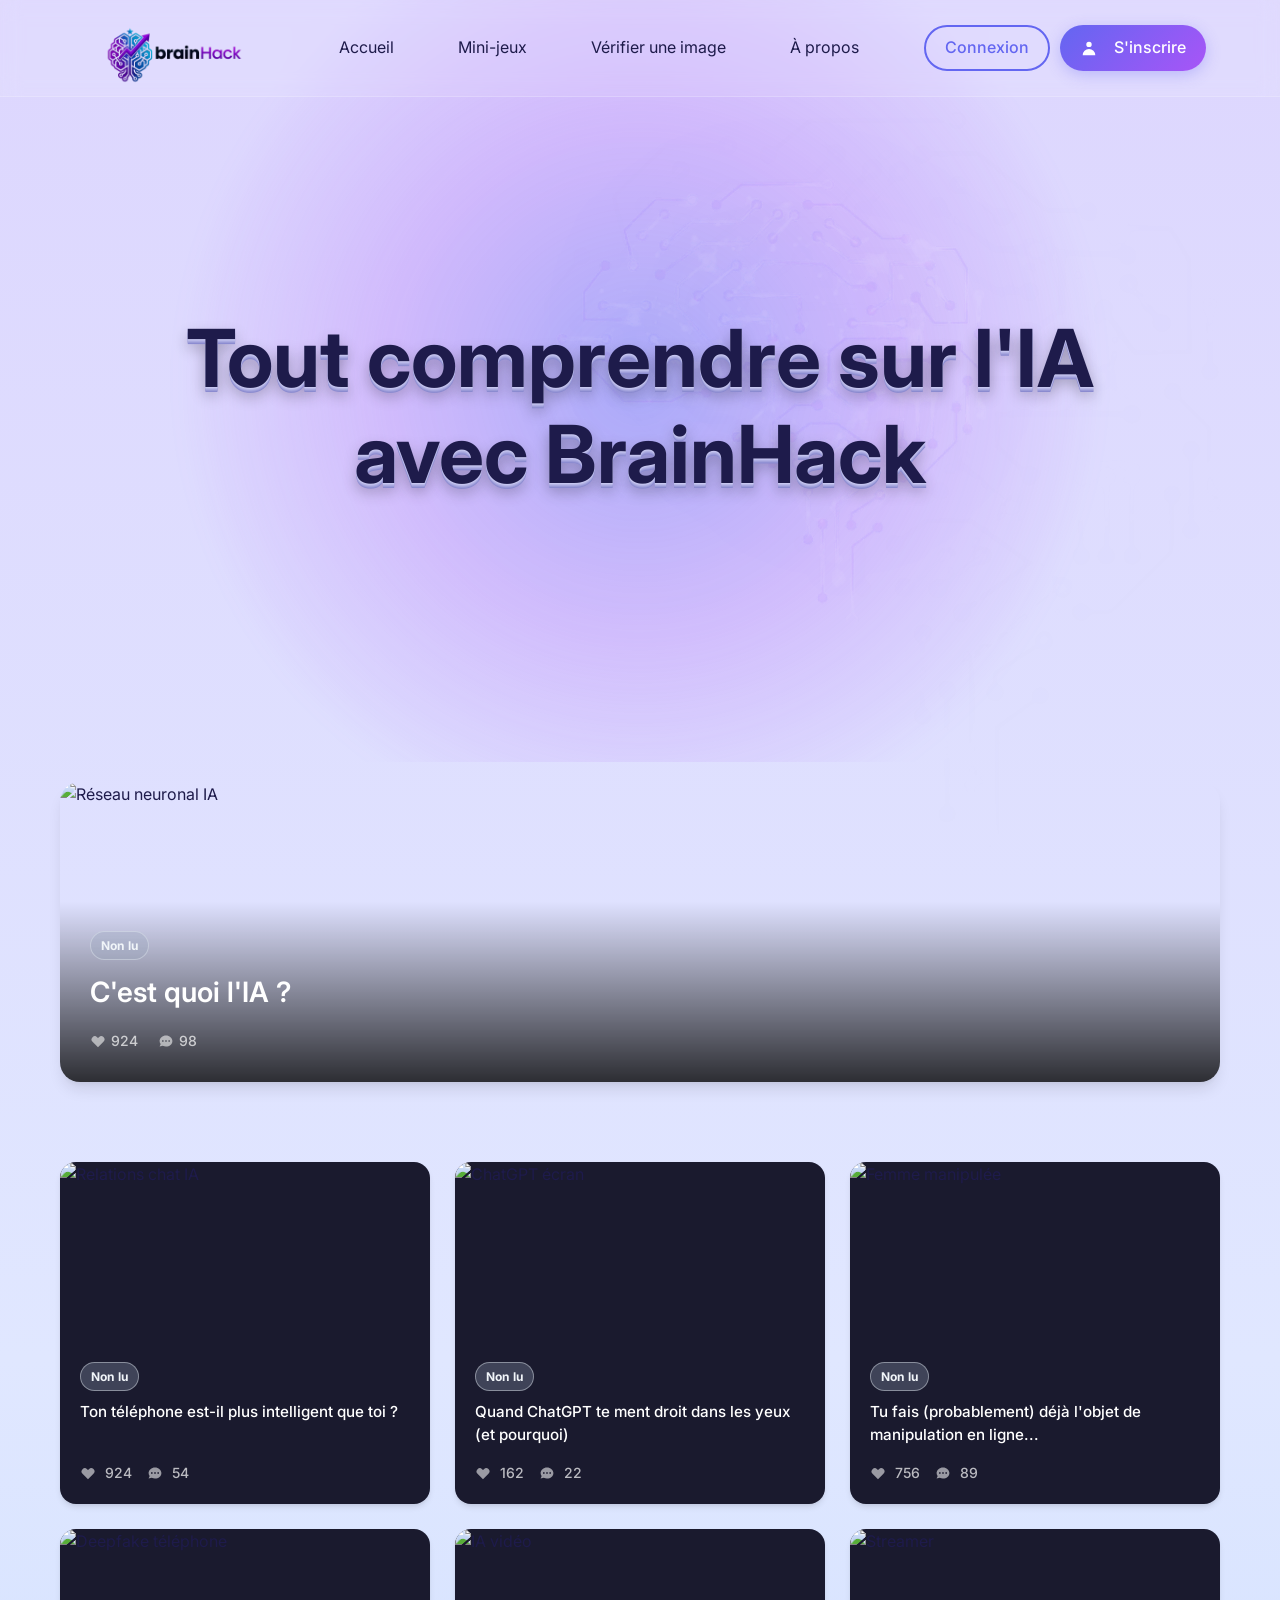
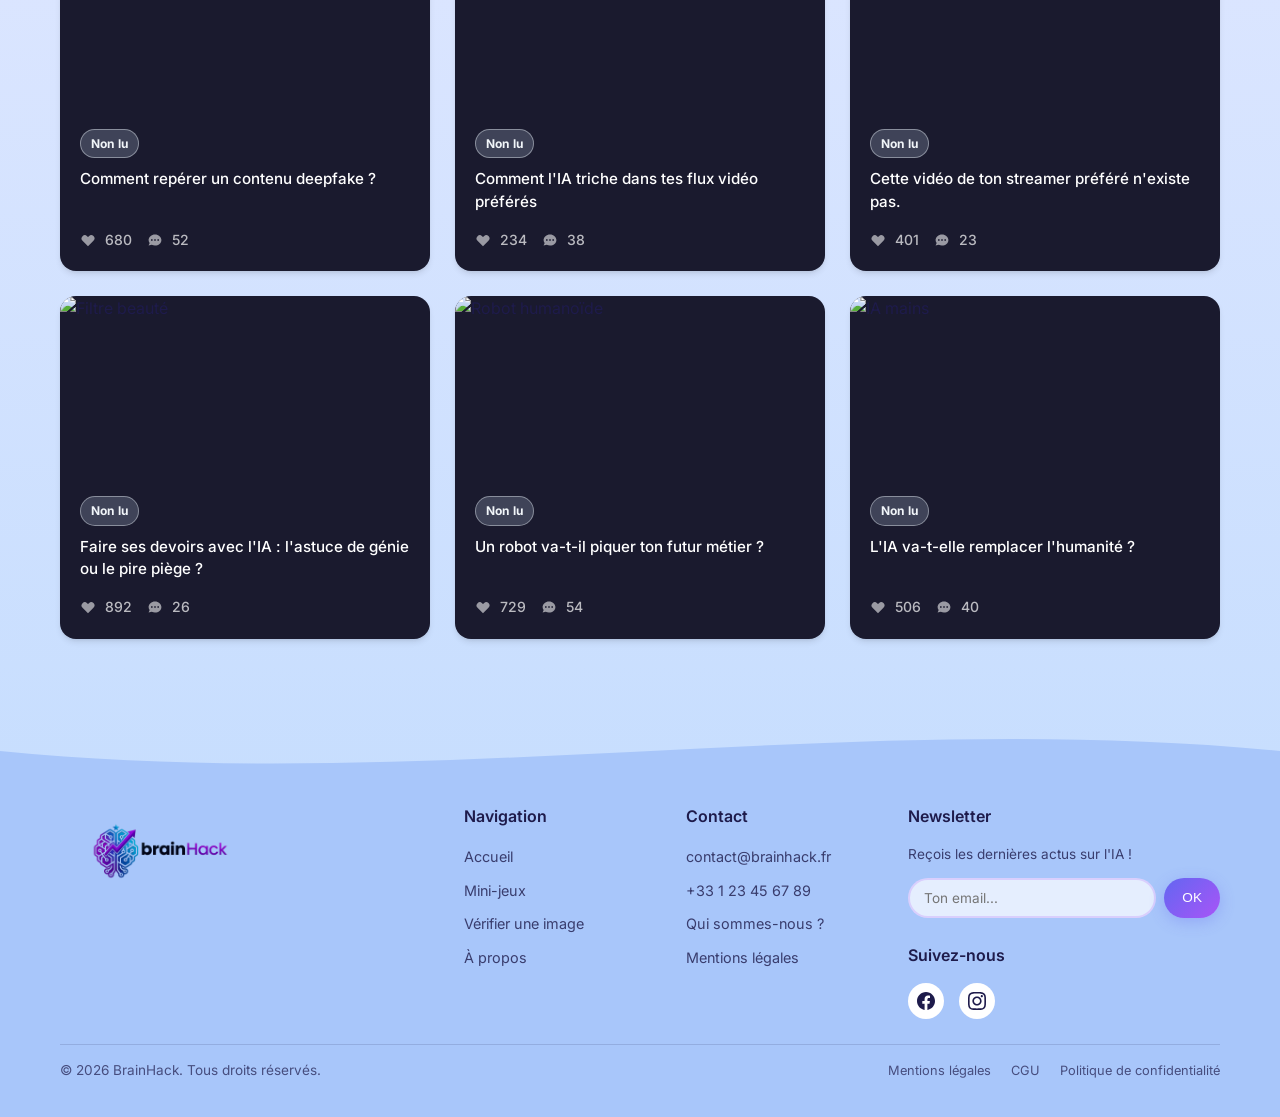
==== frontend/html/index.html @ 3be24138 "Merge branch 'main' of https://github.com/Evo-Ted/HackAThon into feature-kelvya-branch" ====
﻿<!doctype html>
<html lang="fr">
  <head>
    <meta charset="UTF-8" />
    <meta name="viewport" content="width=device-width, initial-scale=1.0" />
    <title>BrainHack - Tous comprendre sur l'IA</title>
    <link rel="icon" type="image/png" href="../assets/logo.png" />
    <link rel="stylesheet" href="../css/style.css" />
    <link rel="preconnect" href="https://fonts.googleapis.com" />
    <link rel="preconnect" href="https://fonts.gstatic.com" crossorigin />
    <link
      href="https://fonts.googleapis.com/css2?family=Inter:wght@300;400;500;600;700&display=swap"
      rel="stylesheet"
    />
  </head>
  <body>
    <div class="page-bg">
      <img src="../assets/cerveauTest.png" alt="" class="bg-circuit" />
    </div>

    <!-- Icones -->
    <svg style="display: none">
      <symbol id="icon-brain" viewBox="0 0 40 40">
        <path
          d="M20 5C11.7 5 5 11.7 5 20C5 28.3 11.7 35 20 35C28.3 35 35 28.3 35 20"
          stroke="currentColor"
          stroke-width="2.5"
          stroke-linecap="round"
        />
        <circle cx="20" cy="20" r="6" fill="currentColor" />
        <path
          d="M28 12L32 8M32 8L32 12M32 8L28 8"
          stroke="currentColor"
          stroke-width="2"
          stroke-linecap="round"
          stroke-linejoin="round"
        />
        <path
          d="M15 28C15 28 17 30 20 30C23 30 25 28 25 28"
          stroke="currentColor"
          stroke-width="2"
          stroke-linecap="round"
        />
      </symbol>
      <symbol id="icon-heart" viewBox="0 0 20 20">
        <path
          fill-rule="evenodd"
          d="M3.172 5.172a4 4 0 015.656 0L10 6.343l1.172-1.171a4 4 0 115.656 5.656L10 17.657l-6.828-6.829a4 4 0 010-5.656z"
          clip-rule="evenodd"
        />
      </symbol>
      <symbol id="icon-facebook" viewBox="0 0 24 24">
        <path
          d="M24 12.073c0-6.627-5.373-12-12-12s-12 5.373-12 12c0 5.99 4.388 10.954 10.125 11.854v-8.385H7.078v-3.47h3.047V9.43c0-3.007 1.792-4.669 4.533-4.669 1.312 0 2.686.235 2.686.235v2.953H15.83c-1.491 0-1.956.925-1.956 1.874v2.25h3.328l-.532 3.47h-2.796v8.385C19.612 23.027 24 18.062 24 12.073z"
        />
      </symbol>
      <symbol id="icon-instagram" viewBox="0 0 24 24">
        <path
          d="M12 2.163c3.204 0 3.584.012 4.85.07 3.252.148 4.771 1.691 4.919 4.919.058 1.265.069 1.645.069 4.849 0 3.205-.012 3.584-.069 4.849-.149 3.225-1.664 4.771-4.919 4.919-1.266.058-1.644.07-4.85.07-3.204 0-3.584-.012-4.849-.07-3.26-.149-4.771-1.699-4.919-4.92-.058-1.265-.07-1.644-.07-4.849 0-3.204.013-3.583.07-4.849.149-3.227 1.664-4.771 4.919-4.919 1.266-.057 1.645-.069 4.849-.069zm0-2.163c-3.259 0-3.667.014-4.947.072-4.358.2-6.78 2.618-6.98 6.98-.059 1.281-.073 1.689-.073 4.948 0 3.259.014 3.668.072 4.948.2 4.358 2.618 6.78 6.98 6.98 1.281.058 1.689.072 4.948.072 3.259 0 3.668-.014 4.948-.072 4.354-.2 6.782-2.618 6.979-6.98.059-1.28.073-1.689.073-4.948 0-3.259-.014-3.667-.072-4.947-.196-4.354-2.617-6.78-6.979-6.98-1.281-.059-1.69-.073-4.949-.073zm0 5.838c-3.403 0-6.162 2.759-6.162 6.162s2.759 6.163 6.162 6.163 6.162-2.759 6.162-6.163c0-3.403-2.759-6.162-6.162-6.162zm0 10.162c-2.209 0-4-1.79-4-4 0-2.209 1.791-4 4-4s4 1.791 4 4c0 2.21-1.791 4-4 4zm6.406-11.845c-.796 0-1.441.645-1.441 1.44s.645 1.44 1.441 1.44c.795 0 1.439-.645 1.439-1.44s-.644-1.44-1.439-1.44z"
        />
      </symbol>
      <symbol id="icon-bubble" viewBox="0 0 20 20">
        <path
          fill-rule="evenodd"
          d="M18 10c0 3.866-3.582 7-8 7a8.841 8.841 0 01-4.083-.98L2 17l1.338-3.123C2.493 12.767 2 11.434 2 10c0-3.866 3.582-7 8-7s8 3.134 8 7zM7 9H5v2h2V9zm8 0h-2v2h2V9zM9 9h2v2H9V9z"
          clip-rule="evenodd"
        />
      </symbol>
    </svg>

    <!-- Navigation -->
    <nav class="navbar">
      <div class="nav-container">
        <a href="index.html" class="logo">
          <div class="logo-icon">
            <img
              src="../assets/logo.png"
              alt="Logo BrainHack"
              class="logo-img"
            />
          </div>
        </a>

        <div class="nav-links">
          <a href="index.html" class="nav-link">Accueil</a>
          <a href="games.html" class="nav-link">Mini-jeux</a>
          <a href="../api_ia/api-ia-bouton.html" class="nav-link"
            >Vérifier une image</a
          >
          <a href="Apropos.html" class="nav-link">À propos</a>
        </div>

        <div class="nav-actions">
          <a
            href="authentification.html?mode=login"
            class="btn btn-outline-nav"
          >
            Connexion
          </a>
          <a href="authentification.html?mode=register" class="btn btn-primary">
            <svg class="btn-icon" viewBox="0 0 20 20" fill="currentColor">
              <path
                fill-rule="evenodd"
                d="M10 9a3 3 0 100-6 3 3 0 000 6zm-7 9a7 7 0 1114 0H3z"
                clip-rule="evenodd"
              />
            </svg>
            S'inscrire
          </a>
        </div>

        <button class="mobile-menu-btn" aria-label="Menu">
          <span></span>
          <span></span>
          <span></span>
        </button>
      </div>
    </nav>

    <!-- Hero Section -->
    <section class="hero">
      <div class="hero-bg">
        <img src="../assets/cerveauTest.png" alt="" class="hero-circuit" />
      </div>
      <div class="container">
        <h1 class="hero-title">Tout comprendre sur l'IA<br />avec BrainHack</h1>
      </div>
    </section>

    <!-- Featured Article -->
    <section class="featured-section">
      <div class="container">
        <article class="featured-card" id="ia-featured-card">
          <div class="featured-image">
            <img
              src="https://images.unsplash.com/photo-1620712943543-bcc4688e7485?w=800&h=400&fit=crop"
              alt="Réseau neuronal IA"
            />
            <div class="featured-overlay"></div>
          </div>
          <div class="featured-content">
            <h2 class="featured-title">C'est quoi l'IA ?</h2>
            <div class="featured-stats">
              <span class="stat">
                <svg viewBox="0 0 20 20" fill="currentColor">
                  <path
                    fill-rule="evenodd"
                    d="M3.172 5.172a4 4 0 015.656 0L10 6.343l1.172-1.171a4 4 0 115.656 5.656L10 17.657l-6.828-6.829a4 4 0 010-5.656z"
                    clip-rule="evenodd"
                  />
                </svg>
                924
              </span>
              <span class="stat">
                <svg viewBox="0 0 20 20" fill="currentColor">
                  <path
                    fill-rule="evenodd"
                    d="M18 10c0 3.866-3.582 7-8 7a8.841 8.841 0 01-4.083-.98L2 17l1.338-3.123C2.493 12.767 2 11.434 2 10c0-3.866 3.582-7 8-7s8 3.134 8 7zM7 9H5v2h2V9zm8 0h-2v2h2V9zM9 9h2v2H9V9z"
                    clip-rule="evenodd"
                  />
                </svg>
                98
              </span>
            </div>
          </div>
        </article>
      </div>
    </section>

    <!-- Articles Grid -->
    <section class="articles-section">
      <div class="container">
        <div class="articles-grid">
          <!-- Article 1 -->
          <article class="article-card" id="phone-intelligence-card">
            <div class="article-image">
              <img
                src="https://images.unsplash.com/photo-1677442136019-21780ecad995?w=400&h=300&fit=crop"
                alt="Relations chat IA"
              />
            </div>
            <div class="article-content">
              <h3 class="article-title">
                Ton téléphone est-il plus intelligent que toi ?
              </h3>
              <div class="article-stats">
                <span class="stat">
                  <svg class="icon-stat"><use href="#icon-heart"></use></svg>
                  924
                </span>
                <span class="stat">
                  <svg class="icon-stat"><use href="#icon-bubble"></use></svg>
                  54
                </span>
              </div>
            </div>
          </article>

          <!-- Article 2 -->
          <article class="article-card" id="chatgpt-lies-card">
            <div class="article-image">
              <img
                src="https://images.unsplash.com/photo-1655720828018-edd2daec9349?w=400&h=300&fit=crop"
                alt="ChatGPT écran"
              />
            </div>
            <div class="article-content">
              <h3 class="article-title">
                Quand ChatGPT te ment droit dans les yeux (et pourquoi)
              </h3>
              <div class="article-stats">
                <span class="stat">
                  <svg class="icon-stat"><use href="#icon-heart"></use></svg>
                  162
                </span>
                <span class="stat">
                  <svg class="icon-stat"><use href="#icon-bubble"></use></svg>
                  22
                </span>
              </div>
            </div>
          </article>

          <!-- Article 3 -->
          <article class="article-card" id="manipulation-online-card">
            <div class="article-image">
              <img
                src="https://images.unsplash.com/photo-1573496359142-b8d87734a5a2?w=400&h=300&fit=crop"
                alt="Femme manipulée"
              />
            </div>
            <div class="article-content">
              <h3 class="article-title">
                Tu fais (probablement) déjà l'objet de manipulation en ligne...
              </h3>
              <div class="article-stats">
                <span class="stat">
                  <svg class="icon-stat"><use href="#icon-heart"></use></svg>
                  756
                </span>
                <span class="stat">
                  <svg class="icon-stat"><use href="#icon-bubble"></use></svg>
                  89
                </span>
              </div>
            </div>
          </article>

          <!-- Article 4 -->
          <article class="article-card" id="deepfake-detect-card">
            <div class="article-image">
              <img
                src="https://images.unsplash.com/photo-1611162617474-5b21e879e113?w=400&h=300&fit=crop"
                alt="Deepfake téléphone"
              />
            </div>
            <div class="article-content">
              <h3 class="article-title">
                Comment repérer un contenu deepfake ?
              </h3>
              <div class="article-stats">
                <span class="stat">
                  <svg class="icon-stat"><use href="#icon-heart"></use></svg>
                  680
                </span>
                <span class="stat">
                  <svg class="icon-stat"><use href="#icon-bubble"></use></svg>
                  52
                </span>
              </div>
            </div>
          </article>

          <!-- Article 5 -->
          <article class="article-card" id="ai-cheats-games-card">
            <div class="article-image">
              <img
                src="https://images.unsplash.com/photo-1535223289827-42f1e9919769?w=400&h=300&fit=crop"
                alt="IA vidéo"
              />
            </div>
            <div class="article-content">
              <h3 class="article-title">
                Comment l'IA triche dans tes flux vidéo préférés
              </h3>
              <div class="article-stats">
                <span class="stat">
                  <svg class="icon-stat"><use href="#icon-heart"></use></svg>
                  234
                </span>
                <span class="stat">
                  <svg class="icon-stat"><use href="#icon-bubble"></use></svg>
                  38
                </span>
              </div>
            </div>
          </article>

          <!-- Article 6 -->
          <article class="article-card" id="streamer-fake-video-card">
            <div class="article-image">
              <img
                src="https://images.unsplash.com/photo-1542751371-adc38448a05e?w=400&h=300&fit=crop"
                alt="Streamer"
              />
            </div>
            <div class="article-content">
              <h3 class="article-title">
                Cette vidéo de ton streamer préféré n'existe pas.
              </h3>
              <div class="article-stats">
                <span class="stat">
                  <svg class="icon-stat"><use href="#icon-heart"></use></svg>
                  401
                </span>
                <span class="stat">
                  <svg class="icon-stat"><use href="#icon-bubble"></use></svg>
                  23
                </span>
              </div>
            </div>
          </article>

          <!-- Article 7 -->
          <article class="article-card" id="homework-ai-card">
            <div class="article-image">
              <img
                src="https://images.unsplash.com/photo-1438761681033-6461ffad8d80?w=400&h=300&fit=crop"
                alt="Filtre beauté"
              />
            </div>
            <div class="article-content">
              <h3 class="article-title">
                Faire ses devoirs avec l'IA : l'astuce de génie ou le pire piège
                ?
              </h3>
              <div class="article-stats">
                <span class="stat">
                  <svg class="icon-stat"><use href="#icon-heart"></use></svg>
                  892
                </span>
                <span class="stat">
                  <svg class="icon-stat"><use href="#icon-bubble"></use></svg>
                  26
                </span>
              </div>
            </div>
          </article>

          <!-- Article 8 -->
          <article class="article-card" id="future-job-card">
            <div class="article-image">
              <img
                src="https://images.unsplash.com/photo-1485827404703-89b55fcc595e?w=400&h=300&fit=crop"
                alt="Robot humanoïde"
              />
            </div>
            <div class="article-content">
              <h3 class="article-title">
                Un robot va-t-il piquer ton futur métier ?
              </h3>
              <div class="article-stats">
                <span class="stat">
                  <svg class="icon-stat"><use href="#icon-heart"></use></svg>
                  729
                </span>
                <span class="stat">
                  <svg class="icon-stat"><use href="#icon-bubble"></use></svg>
                  54
                </span>
              </div>
            </div>
          </article>

          <!-- Article 9 -->
          <article class="article-card" id="ai-replace-humanity-card">
            <div class="article-image">
              <img
                src="https://images.unsplash.com/photo-1676299081847-824916de030a?w=400&h=300&fit=crop"
                alt="IA mains"
              />
            </div>
            <div class="article-content">
              <h3 class="article-title">
                L'IA va-t-elle remplacer l'humanité ?
              </h3>
              <div class="article-stats">
                <span class="stat">
                  <svg class="icon-stat"><use href="#icon-heart"></use></svg>
                  506
                </span>
                <span class="stat">
                  <svg class="icon-stat"><use href="#icon-bubble"></use></svg>
                  40
                </span>
              </div>
            </div>
          </article>
        </div>
      </div>
    </section>

    <!-- Footer -->
    <footer class="footer">
      <div class="footer-wave">
        <svg viewBox="0 0 1440 120" preserveAspectRatio="none">
          <path
            d="M0,64 C480,150 960,-20 1440,64 L1440,120 L0,120 Z"
            fill="#a8c6fa"
          />
        </svg>
      </div>
      <div class="footer-content">
        <div class="container">
          <div class="footer-grid">
            <!-- Brand -->
            <div class="footer-brand">
              <a href="index.html" class="logo">
                <div class="logo-icon">
                  <img
                    src="../assets/logo.png"
                    alt="Logo BrainHack"
                    class="logo-img"
                  />
                </div>
              </a>
            </div>

            <!-- Navigation -->
            <div class="footer-links">
              <h4>Navigation</h4>
              <ul>
                <li><a href="index.html">Accueil</a></li>
                <li><a href="games.html">Mini-jeux</a></li>
                <li>
                  <a href="../api_ia/api-ia-bouton.html"
                    >Vérifier une image</a
                  >
                </li>
                <li><a href="Apropos.html">À propos</a></li>
              </ul>
            </div>

            <!-- Contact -->
            <div class="footer-links">
              <h4>Contact</h4>
              <ul>
                <li>
                  <a href="mailto:contact@brainhack.fr">contact@brainhack.fr</a>
                </li>
                <li><a href="tel:+33123456789">+33 1 23 45 67 89</a></li>
                <li>
                  <a href="Apropos.html">Qui sommes-nous ?</a>
                </li>
                <li>
                  <a href="mentions-legales.html"
                    >Mentions légales</a
                  >
                </li>
              </ul>
            </div>

            <!-- Newsletter + Réseaux -->
            <div class="footer-newsletter">
              <h4>Newsletter</h4>
              <p class="newsletter-desc">
                Reçois les dernières actus sur l'IA !
              </p>
              <div class="newsletter-form">
                <input
                  type="email"
                  class="newsletter-input"
                  placeholder="Ton email..."
                />
                <button class="btn btn-primary newsletter-btn">OK</button>
              </div>
              <h4 style="margin-top: 25px">Suivez-nous</h4>
              <div class="social-links">
                <a href="#" aria-label="Facebook">
                  <svg
                    viewBox="0 0 24 24"
                    fill="currentColor"
                    class="social-icon"
                  >
                    <path
                      d="M24 12.073c0-6.627-5.373-12-12-12s-12 5.373-12 12c0 5.99 4.388 10.954 10.125 11.854v-8.385H7.078v-3.47h3.047V9.43c0-3.007 1.792-4.669 4.533-4.669 1.312 0 2.686.235 2.686.235v2.953H15.83c-1.491 0-1.956.925-1.956 1.874v2.25h3.328l-.532 3.47h-2.796v8.385C19.612 23.027 24 18.062 24 12.073z"
                    />
                  </svg>
                </a>
                <a href="#" aria-label="Instagram">
                  <svg
                    viewBox="0 0 24 24"
                    fill="currentColor"
                    class="social-icon"
                  >
                    <path
                      d="M12 2.163c3.204 0 3.584.012 4.85.07 3.252.148 4.771 1.691 4.919 4.919.058 1.265.069 1.645.069 4.849 0 3.205-.012 3.584-.069 4.849-.149 3.225-1.664 4.771-4.919 4.919-1.266.058-1.644.07-4.85.07-3.204 0-3.584-.012-4.849-.07-3.26-.149-4.771-1.699-4.919-4.92-.058-1.265-.07-1.644-.07-4.849 0-3.204.013-3.583.07-4.849.149-3.227 1.664-4.771 4.919-4.919 1.266-.057 1.645-.069 4.849-.069zm0-2.163c-3.259 0-3.667.014-4.947.072-4.358.2-6.78 2.618-6.98 6.98-.059 1.281-.073 1.689-.073 4.948 0 3.259.014 3.668.072 4.948.2 4.358 2.618 6.78 6.98 6.98 1.281.058 1.689.072 4.948.072 3.259 0 3.668-.014 4.948-.072 4.354-.2 6.782-2.618 6.979-6.98.059-1.28.073-1.689.073-4.948 0-3.259-.014-3.667-.072-4.947-.196-4.354-2.617-6.78-6.979-6.98-1.281-.059-1.69-.073-4.949-.073zm0 5.838c-3.403 0-6.162 2.759-6.162 6.162s2.759 6.163 6.162 6.163 6.162-2.759 6.162-6.163c0-3.403-2.759-6.162-6.162-6.162zm0 10.162c-2.209 0-4-1.79-4-4 0-2.209 1.791-4 4-4s4 1.791 4 4c0 2.21-1.791 4-4 4zm6.406-11.845c-.796 0-1.441.645-1.441 1.44s.645 1.44 1.441 1.44c.795 0 1.439-.645 1.439-1.44s-.644-1.44-1.439-1.44z"
                    />
                  </svg>
                </a>
              </div>
            </div>
          </div>

          <!-- Bas du footer -->
          <div class="footer-bottom">
            <p class="footer-copyright">
              © 2026 BrainHack. Tous droits réservés.
            </p>
            <div class="footer-legal">
              <a href="mentions-legales.html"
                >Mentions légales</a
              >
              <a href="mentions-legales.html">CGU</a>
              <a href="mentions-legales.html"
                >Politique de confidentialité</a
              >
            </div>
          </div>
        </div>
      </div>
    </footer>

    <script src="../js/script.js"></script>
  </body>
</html>
---- frontend/css/style.css ----
/* ============================================
   VARIABLES GLOBALES
   ============================================ */
:root {
    --primary: #6366f1;
    --primary-dark: #4f46e5;
    --secondary: #a855f7;
    --accent: #ec4899;
    --bg-light: #f0f4ff;
    --bg-gradient-start: #e0e7ff;
    --bg-gradient-end: #ddd6fe;
    --footer-bg: #a8c6fa;
    --text-dark: #1e1b4b;
    --text-light: #64748b;
    --white: #ffffff;
    --card-bg: #1a1a2e;
    --shadow: 0 4px 6px -1px rgba(0, 0, 0, 0.1), 0 2px 4px -1px rgba(0, 0, 0, 0.06);
    --shadow-lg: 0 10px 15px -3px rgba(0, 0, 0, 0.1), 0 4px 6px -2px rgba(0, 0, 0, 0.05);
}

/* ============================================
   ICÔNES
   ============================================ */
svg[class^="icon-"], svg[class*=" icon-"], .logo-svg, .social-icon, .btn-icon {
    fill: currentColor;
    display: inline-block;
    vertical-align: middle;
}

.logo-svg { width: 60px; height: 60px; }
.social-icon { width: 24px; height: 24px; }
.btn-icon { width: 18px; height: 18px; margin-right: 8px; }
.icon-stat { width: 16px; height: 16px; margin-right: 4px; }

/* ============================================
   RESET ET BASE
   ============================================ */
* {
    margin: 0;
    padding: 0;
    box-sizing: border-box;
}

html {
    scroll-behavior: smooth;
}

body {
    font-family: 'Inter', -apple-system, BlinkMacSystemFont, 'Segoe UI', Roboto, sans-serif;
    background: linear-gradient(180deg, #ddd6fe 0%, #e0e7ff 50%, #bfdbfe 100%);
    color: var(--text-dark);
    line-height: 1.6;
    min-height: 100vh;
}

.container {
    max-width: 1200px;
    margin: 0 auto;
    padding: 0 20px;
}

/* ============================================
   NAVIGATION
   ============================================ */
.navbar {
    position: fixed;
    top: 0;
    left: 0;
    right: 0;
    z-index: 1000;
    width: 100%;
    background: linear-gradient(135deg, rgba(224, 231, 255, 0.9) 0%, rgba(221, 214, 254, 0.9) 100%);
    backdrop-filter: blur(10px);
    border-bottom: 1px solid rgba(255, 255, 255, 0.2);
    transition: all 0.3s ease;
}

.nav-container {
    max-width: 90%;
    margin: 0 auto;
    padding: 0.5rem 10px;
    display: flex;
    align-items: center;
    justify-content: space-between;
}

.logo {
    display: inline-flex;
    align-items: center;
    gap: 0.5rem;
    text-decoration: none;
    color: var(--text-dark);
}

.logo-icon {
    width: 200px;
    height: 80px;
    color: var(--secondary);
    overflow: hidden;
}

.logo-img {
    width: 100%;
    height: 120%;
    object-fit: contain;
}

.nav-links {
    display: flex;
    gap: 4rem;
}

.nav-link {
    text-decoration: none;
    color: var(--text-dark);
    font-weight: 400;
    transition: color 0.3s ease;
    position: relative;
}

.nav-link:hover,
.nav-link.active {
    color: var(--secondary);
}

.nav-link::after {
    content: '';
    position: absolute;
    bottom: -4px;
    left: 0;
    width: 0;
    height: 2px;
    background: var(--secondary);
    transition: width 0.3s ease;
}

.nav-link:hover::after,
.nav-link.active::after {
    width: 100%;
}

.btn {
    display: inline-flex;
    align-items: center;
    gap: 0.5rem;
    padding: 0.625rem 1.25rem;
    border-radius: 9999px;
    text-decoration: none;
    font-weight: 500;
    transition: all 0.3s ease;
    border: none;
    cursor: pointer;
}

.btn-primary {
    background: linear-gradient(135deg, var(--primary) 0%, var(--secondary) 100%);
    color: var(--white);
    box-shadow: 0 4px 15px rgba(99, 102, 241, 0.3);
}

.btn-primary:hover {
    filter: brightness(1.1);
    transform: translateY(-2px);
}

.btn-icon {
    width: 18px;
    height: 18px;
}

.btn-text {
    background: transparent;
    color: var(--secondary);
    font-weight: 500;
    text-decoration: underline;
    padding: 0;
}

.btn-text:hover {
    color: var(--primary-dark);
}

.btn-outline {
    background: transparent;
    border: 2px solid var(--secondary);
    color: var(--secondary);
}

.btn-outline:hover {
    background: var(--secondary);
    color: white;
}

.btn-outline-nav {
    background: transparent;
    border: 2px solid var(--primary);
    color: var(--primary);
    border-radius: 9999px;
    padding: 0.5rem 1.2rem;
    font-weight: 500;
    text-decoration: none;
    transition: all 0.3s ease;
}

.btn-outline-nav:hover {
    background: var(--primary);
    color: white;
}

.btn-secondary {
    background: linear-gradient(135deg, #94a3b8 0%, #64748b 100%);
    color: white;
    box-shadow: 0 4px 15px rgba(100, 116, 139, 0.3);
}

.btn-secondary:hover {
    transform: translateY(-2px);
    box-shadow: 0 6px 20px rgba(100, 116, 139, 0.4);
}

.btn-full {
    width: 100%;
    justify-content: center;
    margin-top: 10px;
}

.nav-actions {
    display: flex;
    align-items: center;
    gap: 10px;
}

.header-session-badge {
    display: inline-flex;
    align-items: center;
    padding: 0.35rem 0.75rem;
    border-radius: 999px;
    background: rgba(99, 102, 241, 0.12);
    border: 1px solid rgba(99, 102, 241, 0.22);
    color: #3730a3;
    font-size: 0.78rem;
    font-weight: 600;
    white-space: nowrap;
}

/* Mobile Menu Button */
.mobile-menu-btn {
    display: none;
    flex-direction: column;
    gap: 4px;
    background: none;
    border: none;
    cursor: pointer;
    padding: 4px;
}

.mobile-menu-btn span {
    width: 24px;
    height: 2px;
    background: var(--text-dark);
    transition: all 0.3s ease;
}

/* ============================================
   ARRIÈRE-PLAN DE LA PAGE
   ============================================ */
.page-bg {
    position: fixed;
    top: 0;
    left: 0;
    width: 100vw;
    height: 100vh;
    z-index: -1;
    overflow: hidden;
}

.bg-circuit {
    width: 100%;
    height: 100%;
    object-fit: cover;
    opacity: 0.08;
}

/* ============================================
   HERO SECTION
   ============================================ */
.hero {
    position: relative;
    padding: 310px 0 260px;
    text-align: center;
    overflow: hidden;
}

.hero-bg {
    position: absolute;
    top: 0;
    left: 0;
    width: 100%;
    height: 100%;
    z-index: 1;
    display: flex;
    justify-content: center;
    align-items: center;
    pointer-events: none;
    transform: scale(1.18);
}

.hero-bg::before {
    content: '';
    position: absolute;
    width: min(72vw, 760px);
    height: min(72vw, 760px);
    border-radius: 50%;
    background: radial-gradient(circle, rgba(99, 102, 241, 0.42) 0%, rgba(168, 85, 247, 0.24) 40%, rgba(224, 231, 255, 0) 75%);
    filter: blur(12px);
    animation: heroGlowPulse 5.5s ease-in-out infinite;
}

.hero-title {
    font-size: clamp(3rem, 7vw, 5rem);
    font-weight: 700;
    color: var(--text-dark);
    line-height: 1.2;
    text-shadow:
        0 1px 0 #c7c7f0,
        0 2px 0 #b8b8e8,
        0 3px 0 #a9a9e0,
        0 4px 0 #9a9ad8,
        0 5px 0 #8b8bd0,
        0 8px 15px rgba(0, 0, 0, 0.3);
}

.hero .container {
    position: relative;
    z-index: 10;
}

.bg-gamepad, .hero-circuit {
    max-width: 680px;
    width: min(96%, 680px);
    opacity: 1;
    filter: brightness(1.75) contrast(1.2) saturate(1.15)
        drop-shadow(0 0 28px rgba(99, 102, 241, 0.45))
        drop-shadow(0 0 56px rgba(168, 85, 247, 0.28))
        drop-shadow(0 0 86px rgba(99, 102, 241, 0.38));
    animation: heroBrainPulse 4.2s ease-in-out infinite;
}

@keyframes heroGlowPulse {
    0%, 100% {
        opacity: 0.68;
        transform: scale(0.94);
    }
    50% {
        opacity: 1;
        transform: scale(1.08);
    }
}

@keyframes heroBrainPulse {
    0%, 100% {
        transform: scale(1);
    }
    50% {
        transform: scale(1.06);
    }
}

/* ============================================
   HERO SECTION JEUX
   ============================================ */
.hero-games {
    padding: 185px 0 60px;
    min-height: auto;
}

.gamepad-bg {
    position: absolute;
    top: 50%;
    left: 50%;
    transform: translate(-50%, -50%);
    width: 500px;
    height: 400px;
    opacity: 0.8;
    animation: float 6s ease-in-out infinite;
}

@keyframes float {
    0%, 100% { transform: translate(-50%, -50%) translateY(0px); }
    50% { transform: translate(-50%, -50%) translateY(-20px); }
}

/* ============================================
   FEATURED SECTION
   ============================================ */
.featured-section {
    padding: 20px 0 40px;
}

.featured-card {
    position: relative;
    border-radius: 20px;
    overflow: hidden;
    box-shadow: var(--shadow-lg);
    cursor: pointer;
    transition: transform 0.3s ease;
}

.featured-card:hover {
    transform: translateY(-5px);
}

.featured-image {
    position: relative;
    height: 300px;
    overflow: hidden;
}

.featured-image img {
    width: 100%;
    height: 100%;
    object-fit: cover;
    transition: transform 0.5s ease;
}

.featured-card:hover .featured-image img {
    transform: scale(1.05);
}

.featured-overlay {
    position: absolute;
    bottom: 0;
    left: 0;
    right: 0;
    height: 60%;
    background: linear-gradient(to top, rgba(0,0,0,0.8) 0%, transparent 100%);
}

.featured-content {
    position: absolute;
    bottom: 0;
    left: 0;
    right: 0;
    padding: 30px;
    color: var(--white);
}

.article-read-badge {
    display: inline-flex;
    align-items: center;
    padding: 4px 10px;
    border-radius: 999px;
    font-size: 0.75rem;
    font-weight: 700;
    letter-spacing: 0.02em;
    margin-bottom: 10px;
    width: fit-content;
}

.article-read-badge.is-read {
    background: rgba(34, 197, 94, 0.25);
    color: #dcfce7;
    border: 1px solid rgba(187, 247, 208, 0.5);
}

.article-read-badge.is-unread {
    background: rgba(148, 163, 184, 0.3);
    color: #f1f5f9;
    border: 1px solid rgba(226, 232, 240, 0.45);
}

.featured-card.article-state-read,
.article-card.article-state-read {
    box-shadow: 0 0 0 2px rgba(34, 197, 94, 0.35), var(--shadow-lg);
}

.featured-title {
    font-size: 1.75rem;
    font-weight: 600;
    margin-bottom: 15px;
}

.featured-stats {
    display: flex;
    gap: 20px;
}

/* ============================================
   ARTICLES GRID
   ============================================ */
.articles-section {
    padding: 40px 0 80px;
}

.articles-grid {
    display: grid;
    grid-template-columns: repeat(auto-fill, minmax(300px, 1fr));
    gap: 25px;
}

.article-card {
    background: var(--card-bg);
    border-radius: 16px;
    overflow: hidden;
    box-shadow: var(--shadow);
    transition: all 0.3s ease;
    cursor: pointer;
    animation: fadeInUp 0.6s ease forwards;
    display: flex;
    flex-direction: column;
    height: 100%;
}

.article-card:hover {
    transform: translateY(-8px);
    box-shadow: 0 20px 40px rgba(0, 0, 0, 0.2);
}

.article-card:nth-child(1) { animation-delay: 0.1s; }
.article-card:nth-child(2) { animation-delay: 0.2s; }
.article-card:nth-child(3) { animation-delay: 0.3s; }
.article-card:nth-child(4) { animation-delay: 0.4s; }
.article-card:nth-child(5) { animation-delay: 0.5s; }
.article-card:nth-child(6) { animation-delay: 0.6s; }
.article-card:nth-child(7) { animation-delay: 0.7s; }
.article-card:nth-child(8) { animation-delay: 0.8s; }
.article-card:nth-child(9) { animation-delay: 0.9s; }

.article-image {
    position: relative;
    height: 180px;
    overflow: hidden;
}

.article-image img {
    width: 100%;
    height: 100%;
    object-fit: cover;
    transition: transform 0.5s ease;
}

.article-card:hover .article-image img {
    transform: scale(1.1);
}

.article-content {
    padding: 20px;
    display: flex;
    flex-direction: column;
    flex: 1;
}

.article-title {
    color: var(--white);
    font-size: 0.95rem;
    font-weight: 500;
    line-height: 1.5;
    margin-bottom: 15px;
    min-height: calc(1.5em * 2);
    display: -webkit-box;
    -webkit-line-clamp: 2;
    -webkit-box-orient: vertical;
    overflow: hidden;
}

.article-stats {
    display: flex;
    gap: 15px;
    margin-top: auto;
}

.stat {
    display: inline-flex;
    align-items: center;
    gap: 5px;
    color: rgba(255, 255, 255, 0.7);
    font-size: 0.875rem;
    font-weight: 500;
    cursor: pointer;
    transition: all 0.3s;
}

.stat:hover { color: var(--accent); }

.stat svg {
    width: 16px;
    height: 16px;
    opacity: 0.8;
    transition: all 0.3s;
}

.stat.liked svg {
    fill: var(--accent);
    color: var(--accent);
}

/* ============================================
   SECTION JEUX
   ============================================ */
.games-section {
    padding: 40px 0 80px;
}

.games-section .container {
    max-width: 800px;
}

.game-card {
    margin-bottom: 50px;
    text-align: center;
}

.game-subtitle {
    font-size: 1.1rem;
    color: var(--text-dark);
    margin-bottom: 20px;
    font-weight: 500;
    opacity: 0.9;
}

.game-preview {
    background: #1a1a2e;
    border-radius: 20px;
    overflow: hidden;
    box-shadow: 0 20px 60px rgba(0, 0, 0, 0.3);
    position: relative;
    margin: 0 auto;
    max-width: 600px;
}

.image-quiz-preview {
    background: linear-gradient(180deg, #2d2d44 0%, #1a1a2e 100%);
}

.quiz-header {
    padding: 15px 20px;
    display: flex;
    align-items: center;
    justify-content: space-between;
    background: rgba(0, 0, 0, 0.3);
}

.close-btn {
    background: none;
    border: none;
    color: white;
    font-size: 24px;
    cursor: pointer;
    width: 30px;
    height: 30px;
    display: flex;
    align-items: center;
    justify-content: center;
    border-radius: 50%;
    transition: background 0.3s;
}

.close-btn:hover { background: rgba(255, 255, 255, 0.1); }

.quiz-header h3 {
    color: white;
    font-size: 0.9rem;
    font-weight: 500;
    flex: 1;
    text-align: center;
    margin: 0 10px;
}

.timer {
    background: rgba(255, 255, 255, 0.2);
    color: white;
    width: 40px;
    height: 40px;
    border-radius: 50%;
    display: flex;
    align-items: center;
    justify-content: center;
    font-weight: 700;
    font-size: 1.1rem;
    transition: transform 0.2s;
}

.quiz-image-container {
    position: relative;
    height: 280px;
    overflow: hidden;
}

.quiz-image-container img {
    width: 100%;
    height: 100%;
    object-fit: cover;
}

.quiz-overlay {
    position: absolute;
    bottom: 0;
    left: 0;
    right: 0;
    padding: 20px;
    background: linear-gradient(to top, rgba(0,0,0,0.8), transparent);
}

.progress-bar {
    background: rgba(255, 255, 255, 0.2);
    height: 6px;
    border-radius: 3px;
    position: relative;
    margin-bottom: 10px;
}

.progress-fill {
    background: linear-gradient(90deg, #a855f7, #6366f1);
    height: 100%;
    width: 10%;
    border-radius: 3px;
    transition: width 0.3s;
}

.progress-bar span {
    color: rgba(255, 255, 255, 0.7);
    font-size: 0.75rem;
    position: absolute;
    right: 0;
    top: -20px;
}

.quiz-buttons {
    display: flex;
    gap: 15px;
    padding: 20px;
    background: rgba(0, 0, 0, 0.5);
}

.quiz-btn {
    flex: 1;
    padding: 15px 20px;
    border: none;
    border-radius: 12px;
    font-weight: 600;
    cursor: pointer;
    transition: all 0.3s;
    font-size: 0.9rem;
}

.btn-ai {
    background: linear-gradient(135deg, #6366f1, #8b5cf6);
    color: white;
}

.btn-ai:hover {
    transform: translateY(-2px);
    box-shadow: 0 5px 20px rgba(99, 102, 241, 0.4);
}

.btn-real {
    background: linear-gradient(135deg, #10b981, #34d399);
    color: white;
}

.btn-real:hover {
    transform: translateY(-2px);
    box-shadow: 0 5px 20px rgba(16, 185, 129, 0.4);
}

.timeline-preview {
    background: linear-gradient(135deg, #0f172a 0%, #1e293b 100%);
    padding: 30px;
    min-height: 400px;
    position: relative;
    overflow: hidden;
}

.timeline-preview::before {
    content: '';
    position: absolute;
    top: 0; left: 0; right: 0; bottom: 0;
    background: radial-gradient(circle at 30% 50%, rgba(168, 85, 247, 0.1) 0%, transparent 50%),
                radial-gradient(circle at 70% 80%, rgba(99, 102, 241, 0.1) 0%, transparent 50%);
}

.timeline-title {
    color: white;
    text-align: center;
    font-size: 1.2rem;
    margin-bottom: 40px;
    position: relative;
    z-index: 1;
}

.timeline-container {
    position: relative;
    height: 300px;
    z-index: 1;
}

.timeline-line {
    position: absolute;
    top: 50%;
    left: 5%;
    right: 5%;
    height: 4px;
    background: linear-gradient(90deg, #6366f1, #a855f7, #ec4899);
    border-radius: 2px;
    transform: translateY(-50%);
    box-shadow: 0 0 20px rgba(168, 85, 247, 0.5);
}

.timeline-point {
    position: absolute;
    display: flex;
    flex-direction: column;
    align-items: center;
    cursor: pointer;
    transition: transform 0.3s;
}

.timeline-point:hover { transform: scale(1.2); }

.point-icon {
    width: 50px;
    height: 50px;
    background: rgba(255, 255, 255, 0.1);
    backdrop-filter: blur(10px);
    border-radius: 50%;
    display: flex;
    align-items: center;
    justify-content: center;
    font-size: 24px;
    border: 2px solid rgba(255, 255, 255, 0.2);
    box-shadow: 0 4px 15px rgba(0, 0, 0, 0.3);
    margin-bottom: 8px;
}

.point-year {
    color: white;
    font-size: 0.75rem;
    font-weight: 600;
    background: rgba(0, 0, 0, 0.5);
    padding: 4px 10px;
    border-radius: 12px;
}

.ball-blast-preview {
    background: linear-gradient(180deg, #0c4a6e 0%, #082f49 100%);
    position: relative;
    overflow: hidden;
    min-height: 500px;
}

.game-header {
    display: flex;
    justify-content: space-between;
    align-items: center;
    padding: 15px 20px;
    background: rgba(0, 0, 0, 0.3);
}

.score {
    color: #fbbf24;
    font-weight: 700;
    font-size: 0.9rem;
}

.game-title {
    color: white;
    font-weight: 800;
    font-size: 1.2rem;
    letter-spacing: 2px;
    text-shadow: 0 2px 10px rgba(0, 0, 0, 0.5);
}

.pause-btn {
    background: rgba(255, 255, 255, 0.2);
    border: none;
    color: white;
    width: 36px;
    height: 36px;
    border-radius: 50%;
    cursor: pointer;
    font-size: 14px;
    transition: all 0.3s;
}

.pause-btn:hover {
    background: rgba(255, 255, 255, 0.3);
    transform: scale(1.1);
}

.game-area {
    position: relative;
    height: 380px;
    padding: 20px;
}

.ball {
    position: absolute;
    width: 80px;
    height: 80px;
    border-radius: 50%;
    display: flex;
    flex-direction: column;
    align-items: center;
    justify-content: center;
    font-weight: 800;
    font-size: 1.2rem;
    color: white;
    box-shadow: 0 5px 20px rgba(0, 0, 0, 0.3), inset 0 -5px 10px rgba(0, 0, 0, 0.2);
    animation: bounce 2s ease-in-out infinite;
    cursor: pointer;
    transition: transform 0.2s;
    user-select: none;
}

.ball:hover { transform: scale(1.1); }
.ball span:first-child { font-size: 1.4rem; }
.ball-sub { font-size: 0.7rem !important; font-weight: 500; opacity: 0.9; }
.ball-bonus { font-size: 2rem !important; color: #fbbf24; }

.ball-red {
    background: radial-gradient(circle at 30% 30%, #ef4444, #b91c1c);
    border: 3px solid #fca5a5;
}

.ball-blue {
    background: radial-gradient(circle at 30% 30%, #3b82f6, #1d4ed8);
    border: 3px solid #93c5fd;
    width: 70px; height: 70px;
}

.ball-yellow {
    background: radial-gradient(circle at 30% 30%, #fbbf24, #d97706);
    border: 3px solid #fde68a;
    width: 60px; height: 60px;
    animation-delay: 0.5s;
}

.ball-orange {
    background: radial-gradient(circle at 30% 30%, #f97316, #c2410c);
    border: 3px solid #fdba74;
    width: 65px; height: 65px;
    animation-delay: 1s;
}

@keyframes bounce {
    0%, 100% { transform: translateY(0); }
    50% { transform: translateY(-15px); }
}

.cannon {
    position: absolute;
    bottom: 20px;
    left: 50%;
    transform: translateX(-50%);
    width: 60px;
    height: 80px;
}

.cannon-barrel {
    width: 20px;
    height: 50px;
    background: linear-gradient(90deg, #64748b, #94a3b8);
    margin: 0 auto;
    border-radius: 10px 10px 0 0;
    position: relative;
    box-shadow: 0 0 20px rgba(56, 189, 248, 0.5);
}

.cannon-barrel::before {
    content: '';
    position: absolute;
    top: -10px;
    left: 50%;
    transform: translateX(-50%);
    width: 30px;
    height: 15px;
    background: radial-gradient(circle, #38bdf8, #0ea5e9);
    border-radius: 50%;
    box-shadow: 0 0 30px #38bdf8, 0 0 60px #0ea5e9;
    animation: pulse 1.5s ease-in-out infinite;
}

@keyframes pulse {
    0%, 100% { opacity: 0.8; transform: translateX(-50%) scale(1); }
    50% { opacity: 1; transform: translateX(-50%) scale(1.1); }
}

.cannon-base {
    width: 60px;
    height: 30px;
    background: linear-gradient(180deg, #475569, #1e293b);
    border-radius: 10px 10px 0 0;
    margin-top: -5px;
    box-shadow: 0 5px 15px rgba(0, 0, 0, 0.5);
}

.projectile {
    position: absolute;
    width: 8px;
    height: 20px;
    background: linear-gradient(180deg, #38bdf8, #0ea5e9);
    border-radius: 4px;
    box-shadow: 0 0 10px #38bdf8;
    animation: shoot 1s linear infinite;
}

@keyframes shoot {
    0% { transform: translateY(0); opacity: 1; }
    100% { transform: translateY(-200px); opacity: 0; }
}

.ground {
    height: 60px;
    background: linear-gradient(180deg, #0ea5e9 0%, #0284c7 50%, #0369a1 100%);
    position: relative;
    overflow: hidden;
}

.ground::before {
    content: '';
    position: absolute;
    top: 0; left: 0; right: 0;
    height: 10px;
    background: repeating-linear-gradient(90deg, #38bdf8 0px, #38bdf8 20px, transparent 20px, transparent 40px);
    opacity: 0.5;
    animation: slide 2s linear infinite;
}

@keyframes slide {
    0% { transform: translateX(0); }
    100% { transform: translateX(-40px); }
}

/* ============================================
   PAGE À PROPOS
   ============================================ */

/* Hero */
.apropos-hero {
    padding: 160px 0 80px;
    text-align: center;
    position: relative;
}

.apropos-hero-content {
    max-width: 700px;
    margin: 0 auto;
    animation: fadeInUp 0.8s ease forwards;
}

.apropos-tag {
    display: inline-block;
    background: linear-gradient(135deg, var(--primary) 0%, var(--secondary) 100%);
    color: white;
    padding: 6px 18px;
    border-radius: 9999px;
    font-size: 0.85rem;
    font-weight: 600;
    margin-bottom: 20px;
    letter-spacing: 1px;
    text-transform: uppercase;
}

.apropos-title {
    font-size: clamp(2.5rem, 5vw, 4rem);
    font-weight: 700;
    color: var(--text-dark);
    line-height: 1.2;
    margin-bottom: 20px;
    text-shadow:
        0 1px 0 #c7c7f0,
        0 2px 0 #b8b8e8,
        0 3px 0 #a9a9e0,
        0 4px 0 #9a9ad8,
        0 5px 0 #8b8bd0,
        0 8px 15px rgba(0, 0, 0, 0.2);
}

.apropos-subtitle {
    font-size: 1.15rem;
    color: var(--text-light);
    line-height: 1.7;
    max-width: 600px;
    margin: 0 auto;
}

/* Sections */
.apropos-section {
    padding: 80px 0;
}

.apropos-mission {
    background: transparent;
    backdrop-filter: none;
}

.section-title {
    font-size: clamp(1.8rem, 3vw, 2.5rem);
    font-weight: 700;
    color: var(--text-dark);
    margin-bottom: 20px;
}

.section-subtitle {
    color: var(--text-light);
    font-size: 1rem;
    margin-bottom: 50px;
}

.text-center { text-align: center; }

/* Présentation projet */
.apropos-project {
    display: grid;
    grid-template-columns: 1.5fr 1fr;
    gap: 60px;
    align-items: center;
}

.apropos-project-text p {
    color: var(--text-light);
    line-height: 1.8;
    margin-bottom: 16px;
    font-size: 1rem;
}

.apropos-project-stats {
    display: grid;
    grid-template-columns: 1fr 1fr 1fr; 
    gap: 20px;
}

.stat-card {
    background: rgba(255, 255, 255, 0.5);
    backdrop-filter: blur(10px);
    border: 1px solid rgba(255, 255, 255, 0.6);
    border-radius: 16px;
    padding: 24px;
    text-align: center;
    transition: transform 0.3s ease, box-shadow 0.3s ease;
}

.stat-card:hover {
    transform: translateY(-5px);
    box-shadow: 0 10px 30px rgba(99, 102, 241, 0.15);
}

.stat-number {
    display: block;
    font-size: 2.5rem;
    font-weight: 700;
    background: linear-gradient(135deg, var(--primary) 0%, var(--secondary) 100%);
    -webkit-background-clip: text;
    -webkit-text-fill-color: transparent;
    background-clip: text;
    margin-bottom: 6px;
}

.stat-label {
    font-size: 0.85rem;
    color: var(--text-light);
    font-weight: 500;
}

/* Valeurs */
.valeurs-grid {
    display: grid;
    grid-template-columns: repeat(4, 1fr);
    gap: 25px;
    margin-top: 50px;
}

.valeur-card {
    background: rgba(255, 255, 255, 0.5);
    backdrop-filter: blur(10px);
    border: 1px solid rgba(255, 255, 255, 0.6);
    border-radius: 20px;
    padding: 30px 24px;
    text-align: center;
    transition: transform 0.3s ease;
}

.valeur-card.visible {
    animation: fadeInUp 0.6s ease forwards;
}

.valeur-card:hover {
    transform: translateY(-8px);
    box-shadow: 0 15px 40px rgba(99, 102, 241, 0.15);
}

.valeur-icon {
    font-size: 2.5rem;
    margin-bottom: 16px;
    display: block;
}

.valeur-card h3 {
    font-size: 1.1rem;
    font-weight: 600;
    color: var(--text-dark);
    margin-bottom: 12px;
}

.valeur-card p {
    font-size: 0.9rem;
    color: var(--text-light);
    line-height: 1.6;
}

/* Équipe */
.equipe-grid {
    display: grid;
    grid-template-columns: repeat(3, 1fr);
    gap: 30px;
    margin-top: 50px;
}

.membre-card {
    background: rgba(255, 255, 255, 0.3);
    backdrop-filter: blur(10px);
    border: 1px solid rgba(255, 255, 255, 0.5);
    border-radius: 20px;
    padding: 20px 15px;
    text-align: center;
    transition: transform 0.3s ease;
}

.membre-card.visible {
    animation: fadeInUp 0.6s ease forwards;
}

.membre-card:hover {
    transform: translateY(-5px);
    box-shadow: 0 15px 40px rgba(99, 102, 241, 0.15);
}

.membre-avatar {
    width: 80px;
    height: 80px;
    background: linear-gradient(135deg, var(--primary) 0%, var(--secondary) 100%);
    border-radius: 50%;
    display: flex;
    align-items: center;
    justify-content: center;
    margin: 0 auto 20px;
    font-size: 2rem;
    font-weight: 700;
    color: white;
    box-shadow: 0 8px 25px rgba(99, 102, 241, 0.3);
    transition: transform 0.3s ease;
}


.membre-photo {
    width: 150px;
    height: 150px;
    border-radius: 10%;
    margin: 0 auto 15px;
    overflow: hidden;
    box-shadow: 0 8px 25px rgba(99, 102, 241, 0.3);
    position: relative;
}

.membre-photo img {
    width: 100%;
    height: 100%;
    object-fit: cover;
    object-position: center top; /* cadre sur le visage */
}


.membre-card:hover .membre-avatar {
    transform: scale(1.1);
}

.membre-nom {
    font-size: 1rem;
    font-weight: 600;
    color: var(--text-dark);
    margin-bottom: 4px;
}

.membre-role {
    display: inline-block;
    background: linear-gradient(135deg, var(--primary) 0%, var(--secondary) 100%);
    -webkit-background-clip: text;
    -webkit-text-fill-color: transparent;
    background-clip: text;
    font-size: 0.85rem;
    font-weight: 600;
    margin-bottom: 14px;
}

.membre-bio {
    font-size: 0.88rem;
    color: var(--text-light);
    line-height: 1.6;
}

/* ============================================
   RESPONSIVE
   ============================================ */
@media (max-width: 968px) {
    .valeurs-grid {
        grid-template-columns: repeat(2, 1fr);
    }
    
.equipe-grid {
    display: grid;
    grid-template-columns: repeat(4, 1fr);
    gap: 20px;
    margin-top: 40px;
}

    .apropos-project {
        grid-template-columns: 1fr;
        gap: 40px;
    }
}

@media (max-width: 768px) {
    .apropos-hero {
        padding: 120px 0 60px;
    }

    .apropos-title {
        font-size: 2rem;
    }

    .valeurs-grid {
        grid-template-columns: 1fr;
    }

    .equipe-grid {
        grid-template-columns: 1fr;
    }

    .apropos-project-stats {
        grid-template-columns: repeat(2, 1fr);
    }
}

/* ============================================
   MODALE ARTICLE IA
   ============================================ */
.ia-modal-overlay {
    position: fixed;
    inset: 0;
    background: rgba(11, 15, 35, 0.75);
    backdrop-filter: blur(6px);
    z-index: 2000;
    display: flex;
    align-items: center;
    justify-content: center;
    padding: 24px;
}

.ia-modal {
    width: min(1040px, 100%);
    max-height: calc(100vh - 48px);
    overflow: auto;
    border-radius: 20px;
    background: linear-gradient(155deg, #fcfcff 0%, #eef2ff 100%);
    color: var(--text-dark);
    box-shadow: 0 24px 80px rgba(15, 23, 42, 0.45);
    position: relative;
    padding: 30px;
    text-wrap: pretty;
    -webkit-overflow-scrolling: touch;
}

.ia-modal,
.ia-modal * {
    max-width: 100%;
    white-space: normal;
    overflow-wrap: anywhere;
    word-break: break-word;
}

.ia-modal-close {
    position: sticky;
    top: 0;
    margin-left: auto;
    display: block;
    width: 36px;
    height: 36px;
    border: none;
    border-radius: 50%;
    font-size: 1.6rem;
    line-height: 1;
    cursor: pointer;
    color: #fff;
    background: linear-gradient(135deg, var(--primary), var(--secondary));
    box-shadow: 0 8px 20px rgba(99, 102, 241, 0.35);
}

.ia-modal-header {
    margin-top: 8px;
    margin-bottom: 24px;
    padding: 26px;
    border-radius: 16px;
    background: linear-gradient(140deg, #e0e7ff 0%, #ddd6fe 100%);
}

.ia-modal-header h2 {
    font-size: clamp(1.7rem, 3vw, 2.4rem);
    margin-bottom: 14px;
    line-height: 1.25;
    overflow-wrap: anywhere;
}

.ia-modal-header p {
    color: #312e81;
    margin-top: 10px;
    font-size: clamp(0.98rem, 1.2vw, 1.08rem);
    line-height: 1.7;
    overflow-wrap: anywhere;
}

.ia-modal-body {
    display: grid;
    gap: 18px;
}

.ia-section {
    background: #ffffff;
    border-radius: 14px;
    padding: 22px;
    border: 1px solid #e2e8f0;
}

.ia-section h3 {
    font-size: clamp(1.02rem, 1.5vw, 1.2rem);
    margin-bottom: 10px;
    color: #312e81;
    line-height: 1.35;
    overflow-wrap: anywhere;
}

.ia-section p {
    color: #334155;
    line-height: 1.7;
    overflow-wrap: anywhere;
}

.ia-list {
    margin: 10px 0 0 18px;
    color: #334155;
}

.ia-list li {
    margin-bottom: 8px;
    line-height: 1.65;
    overflow-wrap: anywhere;
}

.ia-note-grid {
    margin-top: 14px;
    display: grid;
    grid-template-columns: repeat(2, minmax(0, 1fr));
    gap: 14px;
}

.ia-note {
    border-radius: 12px;
    padding: 16px;
    border: 1px solid #dbeafe;
}

.ia-note h4 {
    margin-bottom: 8px;
    color: #1d4ed8;
}

.ia-note-old {
    background: linear-gradient(160deg, #f8fafc 0%, #eff6ff 100%);
}

.ia-note-new {
    background: linear-gradient(160deg, #f5f3ff 0%, #ede9fe 100%);
}

.ia-highlight {
    margin: 12px 0;
    background: #fef3c7;
    border-left: 4px solid #f59e0b;
    padding: 12px 14px;
    border-radius: 8px;
}

.ia-table-wrap {
    margin-top: 12px;
    overflow-x: auto;
}

.ia-table {
    width: 100%;
    border-collapse: collapse;
    min-width: 700px;
}

.ia-table th,
.ia-table td {
    border: 1px solid #cbd5e1;
    text-align: left;
    vertical-align: top;
    padding: 12px;
    line-height: 1.55;
    overflow-wrap: anywhere;
}

.ia-table th {
    background: #eef2ff;
    color: #312e81;
}

.ia-summary {
    background: linear-gradient(150deg, #111827 0%, #1f2937 100%);
    border: none;
}

.ia-summary h3,
.ia-summary p {
    color: #e2e8f0;
}

/* ============================================
   FOOTER
   ============================================ */
.footer {
    position: relative;
    margin-top: auto;
}

.footer-wave {
    position: relative;
    height: 60px; /* réduit la hauteur de la vague */
    overflow: hidden;
}

.footer-wave svg {
    position: absolute;
    bottom: 0;
    width: 100%;
    height: 100%;
}

.footer-content {
    background: var(--footer-bg);
    padding: 25px 0 35px; /* réduit le padding */
}

.footer-grid {
    display: grid;
    grid-template-columns: 2fr 1fr 1fr 1.5fr;
    gap: 40px;
    align-items: start;
}

.footer-brand .logo { color: var(--text-dark); }

.footer-links h4,
.footer-social h4,
.footer-newsletter h4 {
    color: var(--text-dark);
    font-size: 1rem;
    font-weight: 600;
    margin-bottom: 15px;
}

.footer-links ul { list-style: none; }
.footer-links li { margin-bottom: 8px; }

.footer-links a {
    color: var(--text-dark);
    text-decoration: none;
    font-size: 0.9rem;
    opacity: 0.8;
    transition: opacity 0.3s ease;
}

.footer-links a:hover { opacity: 1; }

/* Newsletter */
.newsletter-desc {
    font-size: 0.85rem;
    color: var(--text-dark);
    opacity: 0.8;
    margin-bottom: 12px;
}

.newsletter-form {
    display: flex;
    gap: 8px;
    margin-bottom: 5px;
}

.newsletter-input {
    flex: 1;
    padding: 10px 14px;
    border: 2px solid rgba(168, 85, 247, 0.2);
    border-radius: 9999px;
    background: rgba(255, 255, 255, 0.7);
    color: var(--text-dark);
    font-size: 0.85rem;
    font-family: inherit;
    transition: all 0.3s ease;
    outline: none;
}

.newsletter-input:focus {
    border-color: var(--secondary);
    background: white;
    box-shadow: 0 0 0 3px rgba(168, 85, 247, 0.1);
}

.newsletter-btn {
    padding: 10px 18px;
    font-size: 0.85rem;
    white-space: nowrap;
}

/* Réseaux sociaux */
.social-links {
    display: flex;
    gap: 15px;
}

.social-links a {
    width: 36px;
    height: 36px;
    background: var(--white);
    border-radius: 50%;
    display: flex;
    align-items: center;
    justify-content: center;
    color: var(--text-dark);
    transition: all 0.3s ease;
}

.social-links a:hover {
    transform: translateY(-3px);
    box-shadow: 0 4px 12px rgba(0, 0, 0, 0.15);
}

.social-links svg { width: 18px; height: 18px; }

/* Bas du footer */
.footer-bottom {
    display: flex;
    justify-content: space-between;
    align-items: center;
    margin-top: 25px; /* réduit */
    padding-top: 15px;
    border-top: 1px solid rgba(30, 27, 75, 0.15);
    flex-wrap: wrap;
    gap: 15px;
}

.footer-copyright {
    font-size: 0.85rem;
    color: var(--text-dark);
    opacity: 0.7;
}

.footer-legal {
    display: flex;
    gap: 20px;
}

.footer-legal a {
    font-size: 0.8rem;
    color: var(--text-dark);
    text-decoration: none;
    opacity: 0.7;
    transition: opacity 0.3s ease;
}

.footer-legal a:hover {
    opacity: 1;
    text-decoration: underline;
}

/* ============================================
   PAGE CERTIFICAT
   ============================================ */
.certif-page {
    padding: 120px 20px 80px;
    min-height: calc(100vh - 300px);
    display: flex;
    flex-direction: column;
    align-items: center;
    gap: 40px;
}

.certif-formulaire {
    background: rgba(255, 255, 255, 0.4);
    backdrop-filter: blur(10px);
    border-radius: 24px;
    padding: 40px;
    border: 1px solid rgba(255, 255, 255, 0.5);
    box-shadow: 0 8px 32px rgba(0, 0, 0, 0.1);
    max-width: 500px;
    width: 100%;
    text-align: center;
}

.certif-main-title {
    font-size: clamp(1.5rem, 3vw, 2rem);
    font-weight: 700;
    color: var(--primary-dark);
    margin-bottom: 10px;
}

.certif-subtitle {
    color: var(--text-light);
    margin-bottom: 25px;
    font-size: 1rem;
}

.certif-inputs {
    display: flex;
    gap: 15px;
    margin-bottom: 20px;
    flex-wrap: wrap;
    justify-content: center;
}

.certif-inputs .form-input {
    flex: 1;
    min-width: 180px;
}

#zone-certificat {
    display: none;
    width: 100%;
    overflow: visible;
    text-align: center;
}

#bouton-pdf { display: none; }

.certificat-design {
    background-color: #ffffff;
    color: #1e1b4b;
    width: 262mm;
    min-height: 178mm;
    margin: 0 auto;
    padding: 5mm;
    border: 4mm solid #1e1b4b;
    box-sizing: border-box;
    display: flex;
    align-items: stretch;
    overflow: visible;
    transform-origin: top center;
}

.certificat-design.export-pdf {
    padding: 0;
    width: 250mm;
    min-height: 160mm;
}

.certificat-design.export-pdf .bordure-interieure {
    padding: 6mm 8mm;
    gap: 2mm;
}

.certificat-design.export-pdf .titre-certif {
    font-size: 10.5mm;
    margin-bottom: 1.5mm;
}

.certificat-design.export-pdf .sous-titre {
    font-size: 5.2mm;
    margin-bottom: 2.5mm;
}

.certificat-design.export-pdf .texte-intro,
.certificat-design.export-pdf .texte-felicitations,
.certificat-design.export-pdf .logo-brainhack {
    font-size: 4.1mm;
}

.certificat-design.export-pdf .nom-joueur {
    font-size: 8.8mm;
    margin: 2mm 0;
}

.certificat-design.export-pdf .score-box {
    padding: 2.5mm 8mm;
    font-size: 5mm;
}

.bordure-interieure {
    border: 1.5mm double var(--secondary);
    padding: 9mm 11mm;
    position: relative;
    width: 100%;
    min-height: 100%;
    box-sizing: border-box;
    display: flex;
    flex-direction: column;
    justify-content: space-between;
    align-items: center;
    gap: 4mm;
    overflow: visible;
}

.certificat-corps {
    width: 100%;
    display: flex;
    flex-direction: column;
    align-items: center;
    text-align: center;
    flex: 1;
}

.certificat-footer {
    width: 100%;
    margin-top: 5mm;
    display: flex;
    justify-content: flex-end;
    align-items: flex-end;
}

.titre-certif {
    font-size: 12.5mm;
    color: #1e1b4b;
    margin: 0 0 2mm;
    text-transform: uppercase;
    letter-spacing: 1px;
}

.sous-titre {
    font-size: 6.2mm;
    color: var(--text-light);
    margin-bottom: 4mm;
}

.texte-intro {
    font-size: 4.6mm;
    margin: 2.5mm 0 0;
    color: #1e1b4b;
}

.nom-joueur {
    font-size: 10.5mm;
    color: var(--secondary);
    font-weight: bold;
    margin: 3mm 0;
    text-transform: uppercase;
}

.texte-felicitations {
    font-size: 4.8mm;
    line-height: 1.35;
    margin: 4mm 0;
    color: #1e1b4b;
}

.score-box {
    background: linear-gradient(135deg, var(--primary) 0%, var(--secondary) 100%);
    color: white;
    display: inline-block;
    padding: 3mm 10mm;
    border-radius: 999px;
    font-size: 5.8mm;
    font-weight: bold;
}

.logo-brainhack {
    font-size: 4.8mm;
    font-weight: bold;
    color: var(--secondary);
    text-align: right;
    border-top: 0.6mm solid var(--text-light);
    padding-top: 2mm;
    width: 60mm;
}

/* ============================================
   PAGE MON COMPTE
   ============================================ */
.account-page {
    padding: 120px 0 60px;
    min-height: calc(100vh - 300px);
}

.hidden { display: none !important; }

.profile-section {
    text-align: center;
    max-width: 600px;
    margin: 0 auto;
    animation: fadeInUp 0.6s ease;
}

#professorSection {
    max-width: 1120px;
}

.profile-section.hidden,
.auth-section.hidden { display: none; }

.welcome-title {
    font-size: clamp(1.5rem, 4vw, 2.2rem);
    font-weight: 700;
    color: var(--text-dark);
    margin-bottom: 40px;
    line-height: 1.3;
}

.user-role { color: var(--secondary); }
.user-name { color: var(--primary-dark); }

.profile-avatar { margin-bottom: 40px; }

.avatar-circle {
    width: 150px;
    height: 150px;
    background: linear-gradient(135deg, #c4b5fd 0%, #a78bfa 100%);
    border-radius: 50%;
    display: flex;
    align-items: center;
    justify-content: center;
    margin: 0 auto 20px;
    box-shadow: 0 10px 40px rgba(168, 85, 247, 0.3);
    transition: transform 0.3s ease;
}

.avatar-circle:hover { transform: scale(1.05); }

.avatar-circle svg {
    width: 80px;
    height: 80px;
    color: white;
    opacity: 0.9;
}

.pseudo-text {
    font-size: 1.2rem;
    font-weight: 600;
    color: var(--text-dark);
}

.medals-section { margin-bottom: 40px; }

.medals-section h2 {
    font-size: 1.3rem;
    font-weight: 600;
    color: var(--text-dark);
    margin-bottom: 25px;
}

.medals-grid {
    display: flex;
    justify-content: center;
    gap: 40px;
    flex-wrap: wrap;
}

.medal-item {
    width: 70px;
    height: 70px;
    background: linear-gradient(135deg, #e0e7ff 0%, #c7d2fe 100%);
    border-radius: 50%;
    display: flex;
    align-items: center;
    justify-content: center;
    box-shadow: 0 4px 15px rgba(0, 0, 0, 0.1);
    transition: all 0.3s ease;
    cursor: pointer;
}

.medal-item:hover {
    transform: translateY(-5px) scale(1.1);
    box-shadow: 0 8px 25px rgba(0, 0, 0, 0.15);
}

.medal-icon {
    font-size: 2rem;
    filter: grayscale(100%);
    opacity: 0.6;
    transition: all 0.3s ease;
}

.medal-item:hover .medal-icon,
.medal-item.unlocked .medal-icon {
    filter: grayscale(0%);
    opacity: 1;
}

.medal-item.unlocked {
    background: linear-gradient(135deg, #fcd34d 0%, #fbbf24 100%);
    box-shadow: 0 4px 15px rgba(251, 191, 36, 0.4);
}

.student-dashboard {
    margin: 0 auto 34px;
    max-width: 920px;
    background: rgba(255, 255, 255, 0.5);
    border: 1px solid rgba(255, 255, 255, 0.65);
    border-radius: 22px;
    padding: 24px;
    box-shadow: 0 14px 36px rgba(79, 70, 229, 0.14);
}

.student-dashboard h2 {
    font-size: 1.25rem;
    margin-bottom: 16px;
    color: #312e81;
}

.student-class-label {
    display: inline-flex;
    padding: 6px 12px;
    border-radius: 999px;
    background: rgba(59, 130, 246, 0.14);
    color: #1e40af;
    font-size: 0.86rem;
    font-weight: 700;
    margin-bottom: 14px;
}

.dashboard-cards {
    display: grid;
    grid-template-columns: repeat(3, minmax(0, 1fr));
    gap: 14px;
    margin-bottom: 18px;
}

.dashboard-card {
    background: rgba(255, 255, 255, 0.88);
    border: 1px solid rgba(99, 102, 241, 0.15);
    border-radius: 14px;
    padding: 14px;
}

.dashboard-card h3 {
    font-size: 0.95rem;
    margin-bottom: 8px;
    color: #4338ca;
}

.dashboard-card p {
    font-size: 1rem;
    color: #1f2937;
}

.dashboard-progress {
    margin-bottom: 14px;
}

.dashboard-progress-head {
    display: flex;
    justify-content: space-between;
    font-size: 0.92rem;
    color: #334155;
    margin-bottom: 8px;
}

.dashboard-progress-track {
    width: 100%;
    height: 10px;
    border-radius: 999px;
    background: rgba(148, 163, 184, 0.35);
    overflow: hidden;
}

.dashboard-progress-fill {
    width: 0;
    height: 100%;
    border-radius: inherit;
    background: linear-gradient(90deg, #14b8a6 0%, #22c55e 100%);
    transition: width 0.4s ease;
}

.dashboard-certification {
    margin-bottom: 14px;
    text-align: left;
    background: rgba(16, 185, 129, 0.08);
    border: 1px solid rgba(16, 185, 129, 0.25);
    border-radius: 14px;
    padding: 14px;
}

.dashboard-certification h3 {
    font-size: 0.95rem;
    margin-bottom: 6px;
    color: #065f46;
}

.dashboard-certification p {
    margin-bottom: 10px;
    color: #0f172a;
    font-size: 0.9rem;
}

.dashboard-certification-btn {
    display: inline-flex;
}

.dashboard-certification-btn.is-disabled {
    pointer-events: none;
    opacity: 0.55;
    filter: grayscale(25%);
}

.dashboard-articles-compare {
    display: grid;
    grid-template-columns: repeat(2, minmax(0, 1fr));
    gap: 12px;
    margin-bottom: 12px;
}

.dashboard-articles-column {
    background: rgba(255, 255, 255, 0.82);
    border: 1px solid rgba(99, 102, 241, 0.14);
    border-radius: 12px;
    padding: 10px 12px;
}

.dashboard-articles-title {
    font-size: 0.9rem;
    margin-bottom: 8px;
    color: #312e81;
}

.dashboard-articles-list {
    display: grid;
    gap: 8px;
}

.dashboard-article-item {
    font-size: 0.9rem;
    color: #475569;
}

.dashboard-article-item.done {
    color: #0f766e;
    font-weight: 600;
}

.dashboard-article-item.empty {
    color: #64748b;
    font-style: italic;
}

.student-custom-articles {
    margin-top: 18px;
    text-align: left;
    background: rgba(255, 255, 255, 0.85);
    border: 1px solid rgba(99, 102, 241, 0.16);
    border-radius: 14px;
    padding: 14px;
}

.student-custom-articles h3 {
    font-size: 0.95rem;
    color: #312e81;
    margin-bottom: 10px;
}

.student-custom-article-item {
    display: flex;
    flex-direction: column;
    gap: 2px;
    padding: 8px 0;
    border-bottom: 1px dashed rgba(148, 163, 184, 0.35);
}

.student-custom-article-item:last-child {
    border-bottom: 0;
}

.student-custom-article-item a {
    color: #1d4ed8;
    text-decoration: none;
    font-weight: 600;
}

.student-custom-article-item a:hover {
    text-decoration: underline;
}

.professor-panel {
    text-align: left;
    background: rgba(255, 255, 255, 0.45);
    border: 1px solid rgba(255, 255, 255, 0.6);
    border-radius: 24px;
    padding: 24px;
    box-shadow: 0 12px 32px rgba(67, 56, 202, 0.12);
    margin-bottom: 28px;
}

.professor-badge-row {
    display: flex;
    justify-content: space-between;
    align-items: center;
    gap: 16px;
    margin-bottom: 20px;
    flex-wrap: wrap;
}

.professor-badge {
    display: inline-flex;
    align-items: center;
    padding: 6px 14px;
    border-radius: 999px;
    background: linear-gradient(135deg, #6366f1 0%, #8b5cf6 100%);
    color: #fff;
    font-weight: 600;
    font-size: 0.85rem;
}

.professor-email {
    color: var(--text-dark);
    font-size: 0.95rem;
    font-weight: 500;
}

.professor-grid {
    display: grid;
    grid-template-columns: repeat(3, minmax(0, 1fr));
    gap: 16px;
}

.professor-card {
    background: rgba(255, 255, 255, 0.9);
    border: 1px solid rgba(99, 102, 241, 0.12);
    border-radius: 16px;
    padding: 18px;
    display: flex;
    flex-direction: column;
    gap: 12px;
}

.professor-card h3 {
    font-size: 1.05rem;
    color: #312e81;
}

.professor-subtitle {
    font-size: 0.92rem;
    color: #312e81;
    margin-top: 8px;
}

.professor-card p {
    font-size: 0.92rem;
    color: var(--text-dark);
    line-height: 1.45;
    min-height: 62px;
}

.professor-card .btn {
    align-self: flex-start;
}

.professor-form-row {
    display: flex;
    gap: 8px;
    align-items: center;
    margin-bottom: 12px;
}

.professor-form-row .form-input {
    flex: 1;
}

.professor-label {
    display: block;
    font-size: 0.85rem;
    color: #334155;
    margin-bottom: 6px;
    font-weight: 600;
}

.professor-meta {
    font-size: 0.85rem;
    color: #475569;
    margin-top: 6px;
    margin-bottom: 10px;
}

.professor-students-list,
.professor-articles-list,
.professor-custom-list {
    display: flex;
    flex-direction: column;
    gap: 8px;
    margin-top: 8px;
}

.professor-item-row {
    display: flex;
    align-items: center;
    justify-content: space-between;
    gap: 8px;
    padding: 8px 10px;
    border-radius: 10px;
    background: rgba(99, 102, 241, 0.08);
    color: #1f2937;
    font-size: 0.88rem;
}

.professor-item-row small {
    color: #64748b;
}

.professor-remove-btn {
    border: 0;
    background: rgba(239, 68, 68, 0.16);
    color: #b91c1c;
    border-radius: 8px;
    padding: 4px 8px;
    cursor: pointer;
    font-size: 0.75rem;
    font-weight: 700;
}

.professor-custom-article {
    display: grid;
    grid-template-columns: 1fr;
    gap: 8px;
    margin-top: 12px;
    padding-top: 12px;
    border-top: 1px solid rgba(99, 102, 241, 0.2);
}

.professor-article-checkbox {
    display: flex;
    gap: 8px;
    align-items: flex-start;
    padding: 8px 10px;
    border-radius: 10px;
    background: rgba(15, 23, 42, 0.05);
    font-size: 0.86rem;
    color: #1f2937;
}

.professor-article-checkbox input {
    margin-top: 3px;
}

.professor-article-checkbox.is-disabled {
    opacity: 0.55;
}

.professor-ranking-wrap {
    overflow-x: auto;
    border: 1px solid rgba(99, 102, 241, 0.14);
    border-radius: 12px;
    background: rgba(255, 255, 255, 0.9);
}

.professor-ranking-table {
    width: 100%;
    border-collapse: collapse;
    font-size: 0.85rem;
}

.professor-ranking-table th,
.professor-ranking-table td {
    text-align: left;
    padding: 9px 10px;
    border-bottom: 1px solid rgba(148, 163, 184, 0.24);
}

.professor-ranking-table th {
    color: #312e81;
    font-weight: 700;
    background: rgba(224, 231, 255, 0.45);
}

.professor-ranking-table td {
    color: #1f2937;
}

.game-card-disabled {
    opacity: 0.55;
    filter: grayscale(0.2);
    pointer-events: none;
}

.auth-section {
    max-width: 450px;
    margin: 0 auto;
    animation: fadeInUp 0.6s ease;
}

.auth-toggle { text-align: center; margin-bottom: 20px; }
.auth-toggle-question { text-align: center; margin-bottom: 40px; }

.auth-form-container {
    background: rgba(255, 255, 255, 0.4);
    backdrop-filter: blur(10px);
    border-radius: 24px;
    padding: 35px;
    border: 1px solid rgba(255, 255, 255, 0.5);
    box-shadow: 0 8px 32px rgba(0, 0, 0, 0.1);
    transition: all 0.3s ease;
}

.auth-form-container.hidden { display: none; }

.auth-title {
    font-size: 1.5rem;
    font-weight: 700;
    color: var(--text-dark);
    text-align: center;
    margin-bottom: 30px;
}

.auth-form {
    display: flex;
    flex-direction: column;
    gap: 20px;
}

.form-group { width: 100%; }

.form-input {
    width: 100%;
    padding: 14px 18px;
    border: 2px solid rgba(168, 85, 247, 0.2);
    border-radius: 12px;
    background: rgba(255, 255, 255, 0.7);
    color: var(--text-dark);
    font-size: 0.95rem;
    font-family: inherit;
    transition: all 0.3s ease;
}

.form-input::placeholder {
    color: var(--text-light);
    opacity: 0.7;
}

.form-input:focus {
    outline: none;
    border-color: var(--secondary);
    background: white;
    box-shadow: 0 0 0 4px rgba(168, 85, 247, 0.1);
}

.role-selection {
    display: flex;
    gap: 20px;
    justify-content: center;
}

.radio-label {
    display: flex;
    align-items: center;
    gap: 8px;
    cursor: pointer;
    font-size: 0.9rem;
    color: var(--text-dark);
    font-weight: 500;
}

.radio-label input[type="radio"] { display: none; }

.radio-custom {
    width: 20px;
    height: 20px;
    border: 2px solid var(--secondary);
    border-radius: 50%;
    position: relative;
    transition: all 0.3s ease;
}

.radio-custom::after {
    content: '';
    position: absolute;
    top: 50%;
    left: 50%;
    transform: translate(-50%, -50%) scale(0);
    width: 10px;
    height: 10px;
    background: var(--secondary);
    border-radius: 50%;
    transition: transform 0.3s ease;
}

.radio-label input[type="radio"]:checked + .radio-custom::after {
    transform: translate(-50%, -50%) scale(1);
}

.forgot-password {
    text-align: center;
    color: var(--secondary);
    text-decoration: none;
    font-size: 0.9rem;
    margin-top: 15px;
    transition: color 0.3s ease;
}

.forgot-password:hover {
    color: var(--primary-dark);
    text-decoration: underline;
}

/* ============================================
   ANIMATIONS
   ============================================ */
@keyframes fadeInUp {
    from { opacity: 0; transform: translateY(30px); }
    to { opacity: 1; transform: translateY(0); }
}

@keyframes popIn {
    0% { transform: scale(0.8); opacity: 0; }
    100% { transform: scale(1); opacity: 1; }
}

/* ============================================
   RESPONSIVE
   ============================================ */
@media (max-width: 968px) {
    .footer-grid {
        grid-template-columns: 1fr 1fr;
        gap: 30px;
    }
}

@media (max-width: 768px) {
    .nav-links {
        display: none;
        position: absolute;
        top: 100%;
        left: 0;
        right: 0;
        background: rgba(255, 255, 255, 0.95);
        backdrop-filter: blur(10px);
        padding: 20px;
        flex-direction: column;
        gap: 15px;
        box-shadow: var(--shadow-lg);
    }

    .nav-links.active { display: flex; }
    .mobile-menu-btn { display: flex; }

    .mobile-menu-btn.active span:nth-child(1) { transform: rotate(45deg) translate(5px, 5px); }
    .mobile-menu-btn.active span:nth-child(2) { opacity: 0; }
    .mobile-menu-btn.active span:nth-child(3) { transform: rotate(-45deg) translate(5px, -5px); }

    .nav-actions { display: none; }
    .nav-actions.active {
        display: flex;
        flex-direction: column;
        width: 100%;
        padding: 10px 20px;
    }

    .hero { padding: 100px 0 40px; }
    .hero-title { font-size: 1.75rem; }
    .hero-games { padding: 150px 0 40px; }
    .gamepad-bg { width: 300px; height: 250px; }
    .featured-image { height: 220px; }
    .featured-title { font-size: 1.25rem; }
    .articles-grid { grid-template-columns: 1fr; }
    .article-title { font-size: 0.92rem; -webkit-line-clamp: 3; }
    .quiz-image-container { height: 200px; }
    .quiz-buttons { flex-direction: column; }
    .timeline-container { height: 250px; }
    .point-icon { width: 40px; height: 40px; font-size: 18px; }
    .ball { width: 60px; height: 60px; font-size: 1rem; }
    .ball-blue, .ball-orange, .ball-yellow { width: 50px; height: 50px; }

    .footer-grid { grid-template-columns: 1fr; text-align: center; }
    .footer-brand { justify-content: center; display: flex; }
    .social-links { justify-content: center; }
    .newsletter-form { flex-direction: column; }
    .newsletter-btn { width: 100%; justify-content: center; }
    .footer-bottom { flex-direction: column; text-align: center; }
    .footer-legal { flex-wrap: wrap; justify-content: center; }

    .certif-formulaire { padding: 25px 20px; }
    .certif-inputs { flex-direction: column; }
    .certif-inputs .form-input { min-width: unset; width: 100%; }

    .account-page { padding: 100px 20px 40px; }
    .avatar-circle { width: 120px; height: 120px; }
    .avatar-circle svg { width: 60px; height: 60px; }
    .medals-grid { gap: 25px; }
    .medal-item { width: 60px; height: 60px; }
    .medal-icon { font-size: 1.6rem; }
    .dashboard-cards { grid-template-columns: 1fr; }
    .dashboard-articles-compare { grid-template-columns: 1fr; }
    .professor-grid { grid-template-columns: 1fr; }
    .auth-form-container { padding: 25px 20px; }
    .role-selection { flex-direction: column; gap: 12px; }

    .ia-modal-overlay { padding: 0; align-items: flex-end; }
    .ia-modal { width: 100%; max-height: 100svh; padding: 16px; border-radius: 16px 16px 0 0; }
    .ia-modal-header { padding: 16px; margin-bottom: 14px; }
    .ia-modal-header h2 { font-size: clamp(1.3rem, 6.2vw, 1.65rem); }
    .ia-modal-header p, .ia-section p, .ia-list li, .ia-table th, .ia-table td { font-size: 1rem; }
    .ia-section { padding: 16px; }
    .ia-section h3 { font-size: 1.06rem; }
    .ia-note-grid { grid-template-columns: 1fr; }
    .ia-table-wrap { overflow-x: visible; }
    .ia-table, .ia-table thead, .ia-table tbody, .ia-table tr, .ia-table th, .ia-table td { display: block; width: 100%; }
    .ia-table { min-width: 0; border: none; }
    .ia-table thead { position: absolute; width: 1px; height: 1px; padding: 0; margin: -1px; overflow: hidden; clip: rect(0,0,0,0); border: 0; }
    .ia-table tr { border: 1px solid #cbd5e1; border-radius: 10px; margin-bottom: 10px; background: #fff; }
    .ia-table td { border: 0; border-bottom: 1px dashed #dbe2ef; padding: 10px 12px; }
    .ia-table tr td:last-child { border-bottom: 0; }
}

@media (max-width: 480px) {
    .btn-primary span { display: none; }
    .btn-primary { padding: 0.625rem; }
    .featured-content { padding: 20px; }
    .article-title { font-size: 0.9rem; -webkit-line-clamp: 4; }
    .welcome-title { font-size: 1.3rem; }
    .auth-title { font-size: 1.3rem; }
    .form-input { padding: 12px 15px; font-size: 0.9rem; }
    .ia-section { padding: 14px; }
    .ia-modal-header { padding: 14px; }
    .ia-modal-header p, .ia-section p, .ia-list li, .ia-table td { font-size: 0.98rem; }
}

.professor-game-settings {
    display: grid;
    grid-template-columns: 1fr;
    gap: 8px;
    margin-top: 6px;
}
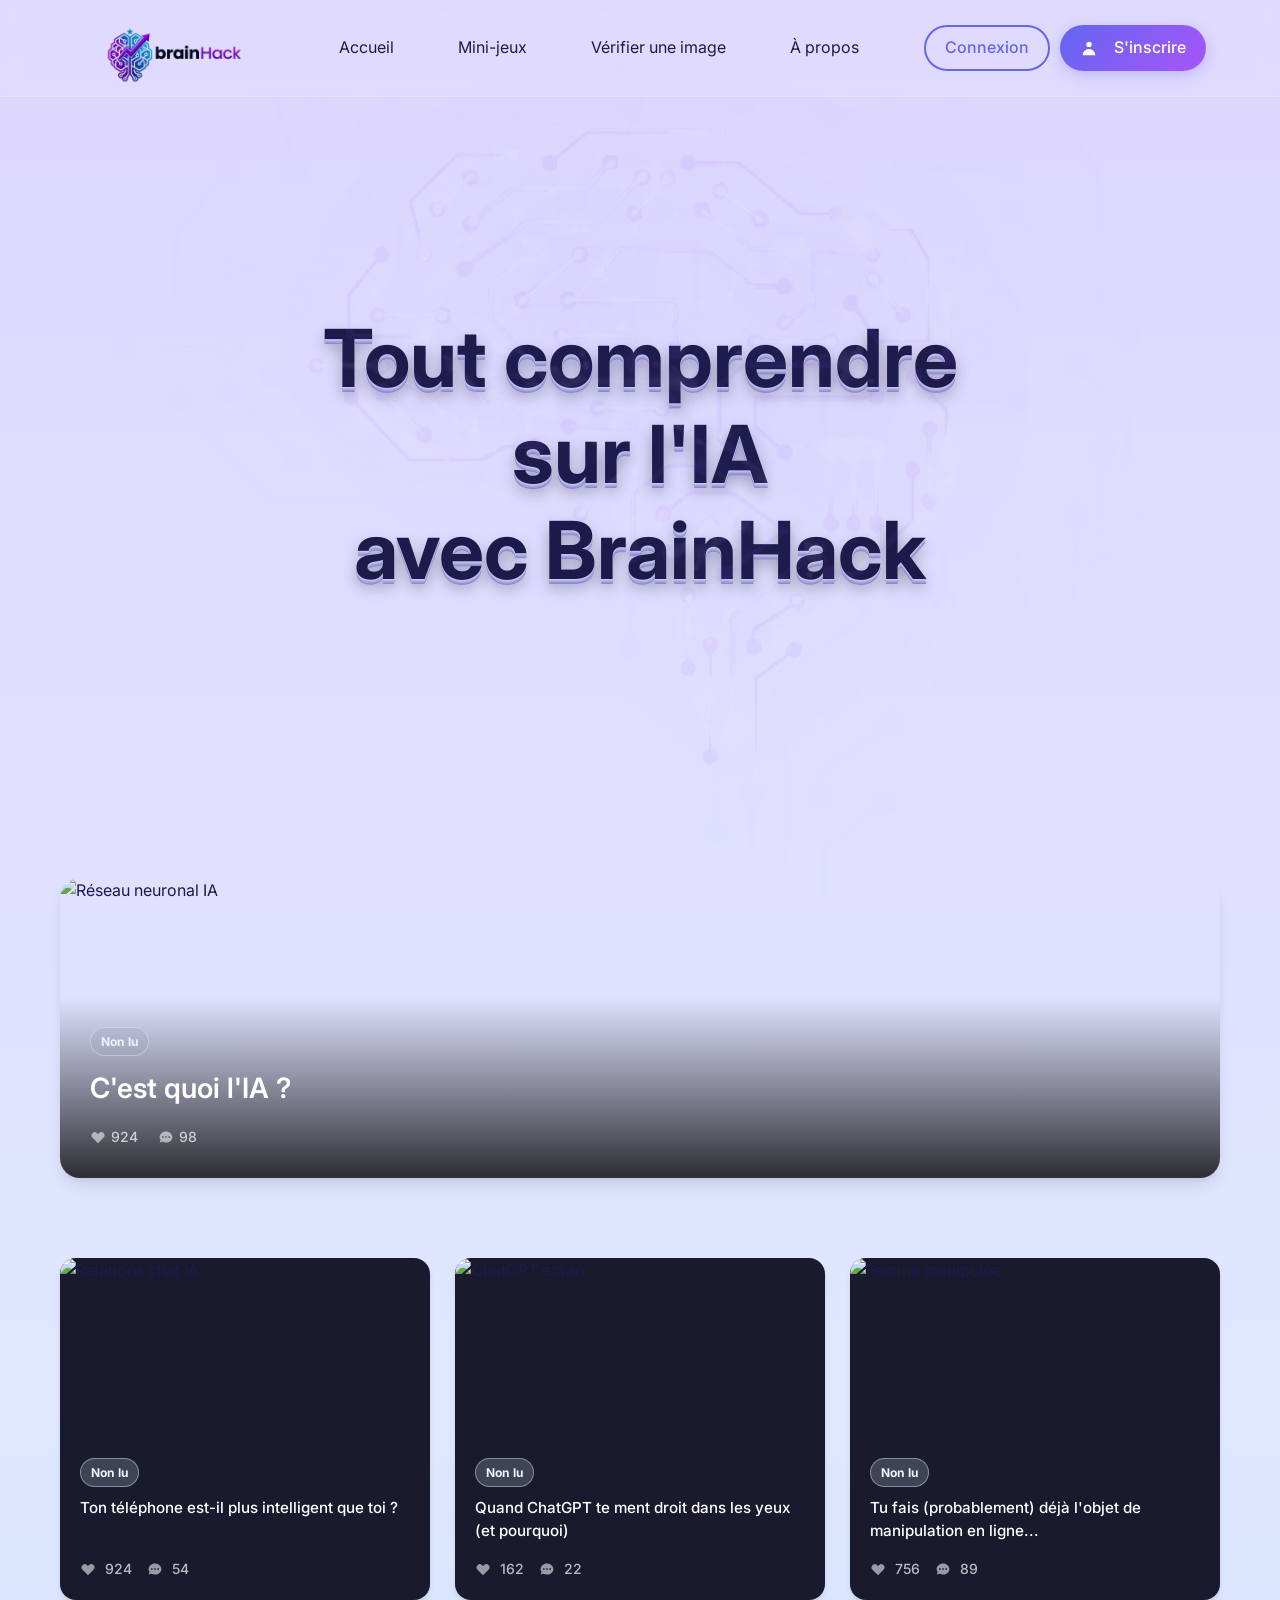
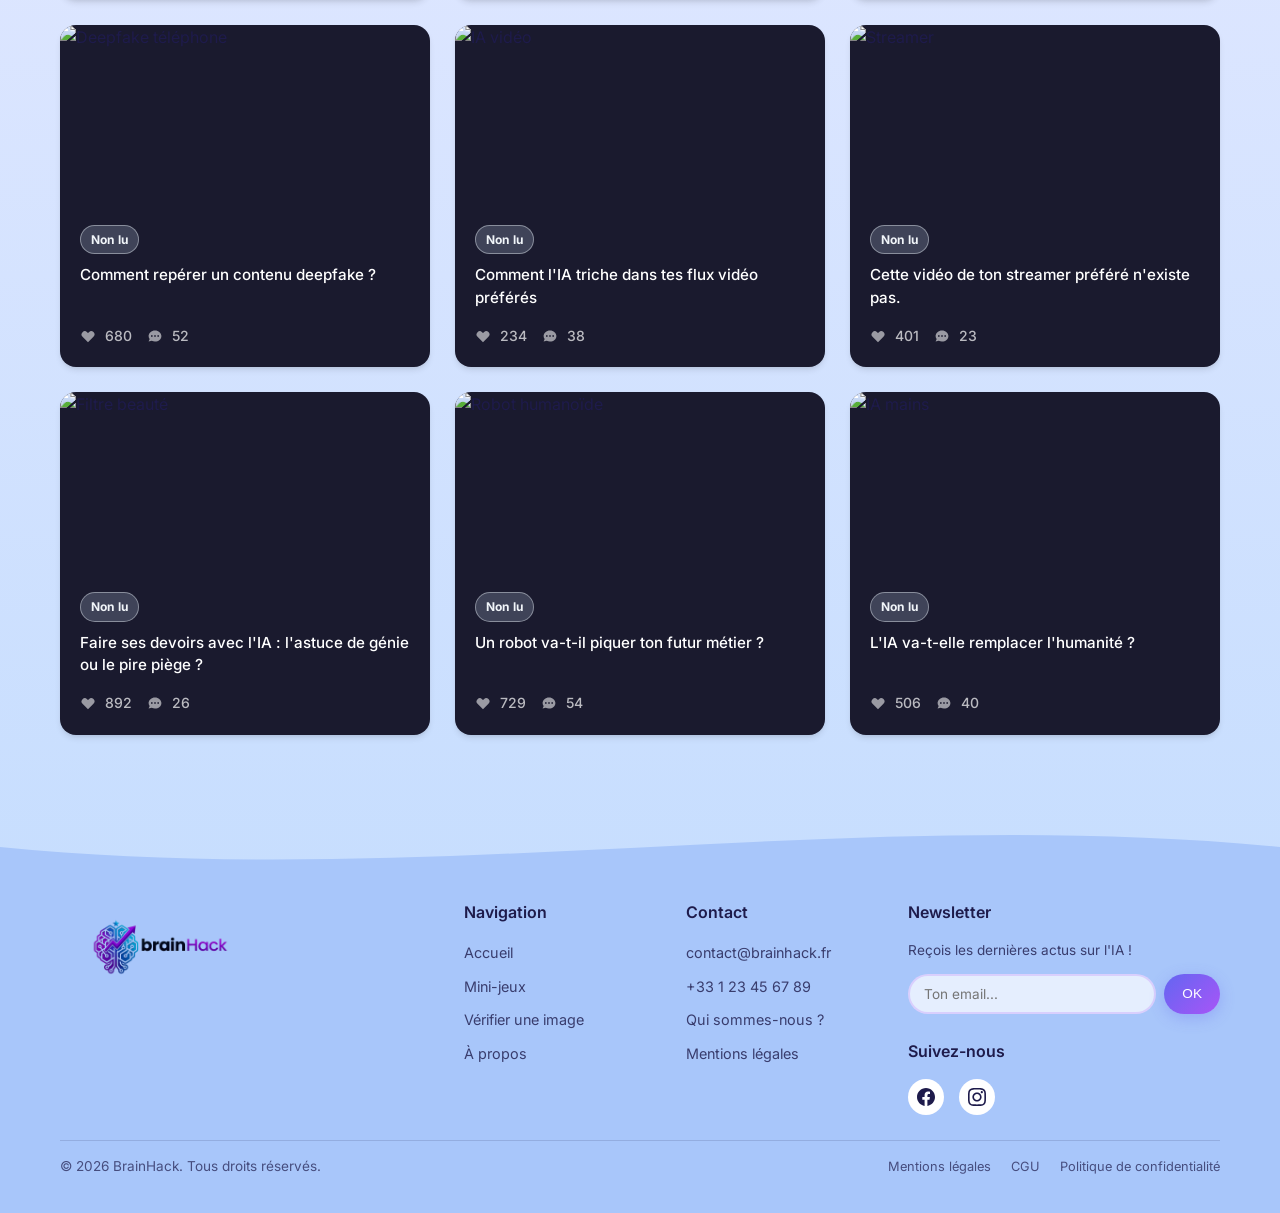
==== commit 3259c932: "Merge branch 'main' of https://github.com/Evo-Ted/HackAThon" ====
--- a/frontend/html/index.html
+++ b/frontend/html/index.html
@@ -122,7 +122,7 @@
       <div class="hero-bg">
         <img src="../assets/cerveauTest.png" alt="" class="hero-circuit" />
       </div>
-      <div class="container">
+      <div class="apropos-hero-content">
         <h1 class="hero-title">Tout comprendre sur l'IA<br />avec BrainHack</h1>
       </div>
     </section>
--- a/frontend/css/style.css
+++ b/frontend/css/style.css
@@ -118,6 +118,10 @@
     position: relative;
 }
 
+.nav-link-mobile-account {
+    display: none;
+}
+
 .nav-link:hover,
 .nav-link.active {
     color: var(--secondary);
@@ -311,7 +315,6 @@
     width: min(72vw, 760px);
     height: min(72vw, 760px);
     border-radius: 50%;
-    background: radial-gradient(circle, rgba(99, 102, 241, 0.42) 0%, rgba(168, 85, 247, 0.24) 40%, rgba(224, 231, 255, 0) 75%);
     filter: blur(12px);
     animation: heroGlowPulse 5.5s ease-in-out infinite;
 }
@@ -845,7 +848,73 @@
     background: linear-gradient(180deg, #0c4a6e 0%, #082f49 100%);
     position: relative;
     overflow: hidden;
-    min-height: 500px;
+    width: min(100%, 560px);
+    aspect-ratio: 1 / 1;
+    min-height: 320px;
+    margin: 0 auto;
+    border-radius: 16px;
+}
+
+.ball-blast-frame {
+    width: 100%;
+    height: 100%;
+    border: 0;
+    border-radius: 16px;
+    display: block;
+    background: #0f172a;
+    transition: filter 0.25s ease;
+}
+
+.ball-blast-frame.is-blurred {
+    filter: blur(8px);
+}
+
+.ball-blast-overlay {
+    position: absolute;
+    inset: 0;
+    display: flex;
+    align-items: center;
+    justify-content: center;
+    background: rgba(2, 6, 23, 0.28);
+    backdrop-filter: blur(2px);
+    z-index: 2;
+}
+
+.ball-blast-play-btn {
+    border: 0;
+    border-radius: 999px;
+    padding: 12px 28px;
+    font-size: 1rem;
+    font-weight: 700;
+    letter-spacing: 0.4px;
+    color: #0f172a;
+    background: linear-gradient(135deg, #fbbf24 0%, #f59e0b 100%);
+    box-shadow: 0 10px 30px rgba(245, 158, 11, 0.35);
+    cursor: pointer;
+    transition: transform 0.2s ease, box-shadow 0.2s ease;
+}
+
+.ball-blast-play-btn:hover {
+    transform: translateY(-1px) scale(1.03);
+    box-shadow: 0 14px 36px rgba(245, 158, 11, 0.45);
+}
+
+.game-launch-overlay {
+    position: absolute;
+    inset: 0;
+    display: flex;
+    align-items: center;
+    justify-content: center;
+    background: rgba(2, 6, 23, 0.3);
+    backdrop-filter: blur(2px);
+    z-index: 4;
+}
+
+.game-launch-link {
+    display: inline-flex;
+    align-items: center;
+    justify-content: center;
+    text-decoration: none;
 }
 
 .game-header {
@@ -1939,6 +2008,14 @@
     opacity: 0.9;
 }
 
+.profile-avatar-img {
+    width: 100%;
+    height: 100%;
+    object-fit: cover;
+    border-radius: 50%;
+    display: block;
+}
+
 .pseudo-text {
     font-size: 1.2rem;
     font-weight: 600;
@@ -2544,6 +2621,12 @@
 
     .nav-links.active { display: flex; }
     .mobile-menu-btn { display: flex; }
+    .nav-link-mobile-account {
+        display: inline-flex;
+        margin-top: 6px;
+        padding-top: 10px;
+        border-top: 1px solid rgba(99, 102, 241, 0.2);
+    }
 
     .mobile-menu-btn.active span:nth-child(1) { transform: rotate(45deg) translate(5px, 5px); }
     .mobile-menu-btn.active span:nth-child(2) { opacity: 0; }
@@ -2572,8 +2655,22 @@
     .ball { width: 60px; height: 60px; font-size: 1rem; }
     .ball-blue, .ball-orange, .ball-yellow { width: 50px; height: 50px; }
 
-    .footer-grid { grid-template-columns: 1fr; text-align: center; }
-    .footer-brand { justify-content: center; display: flex; }
+    .footer-grid {
+        grid-template-columns: repeat(2, minmax(0, 1fr));
+        gap: 20px;
+        text-align: left;
+    }
+    .footer-brand {
+        grid-column: 1 / -1;
+        justify-content: center;
+        display: flex;
+    }
+    .footer-grid > .footer-links:nth-child(2) { grid-column: 1; }
+    .footer-grid > .footer-links:nth-child(3) { grid-column: 2; }
+    .footer-newsletter {
+        grid-column: 1 / -1;
+        text-align: center;
+    }
     .social-links { justify-content: center; }
     .newsletter-form { flex-direction: column; }
     .newsletter-btn { width: 100%; justify-content: center; }
